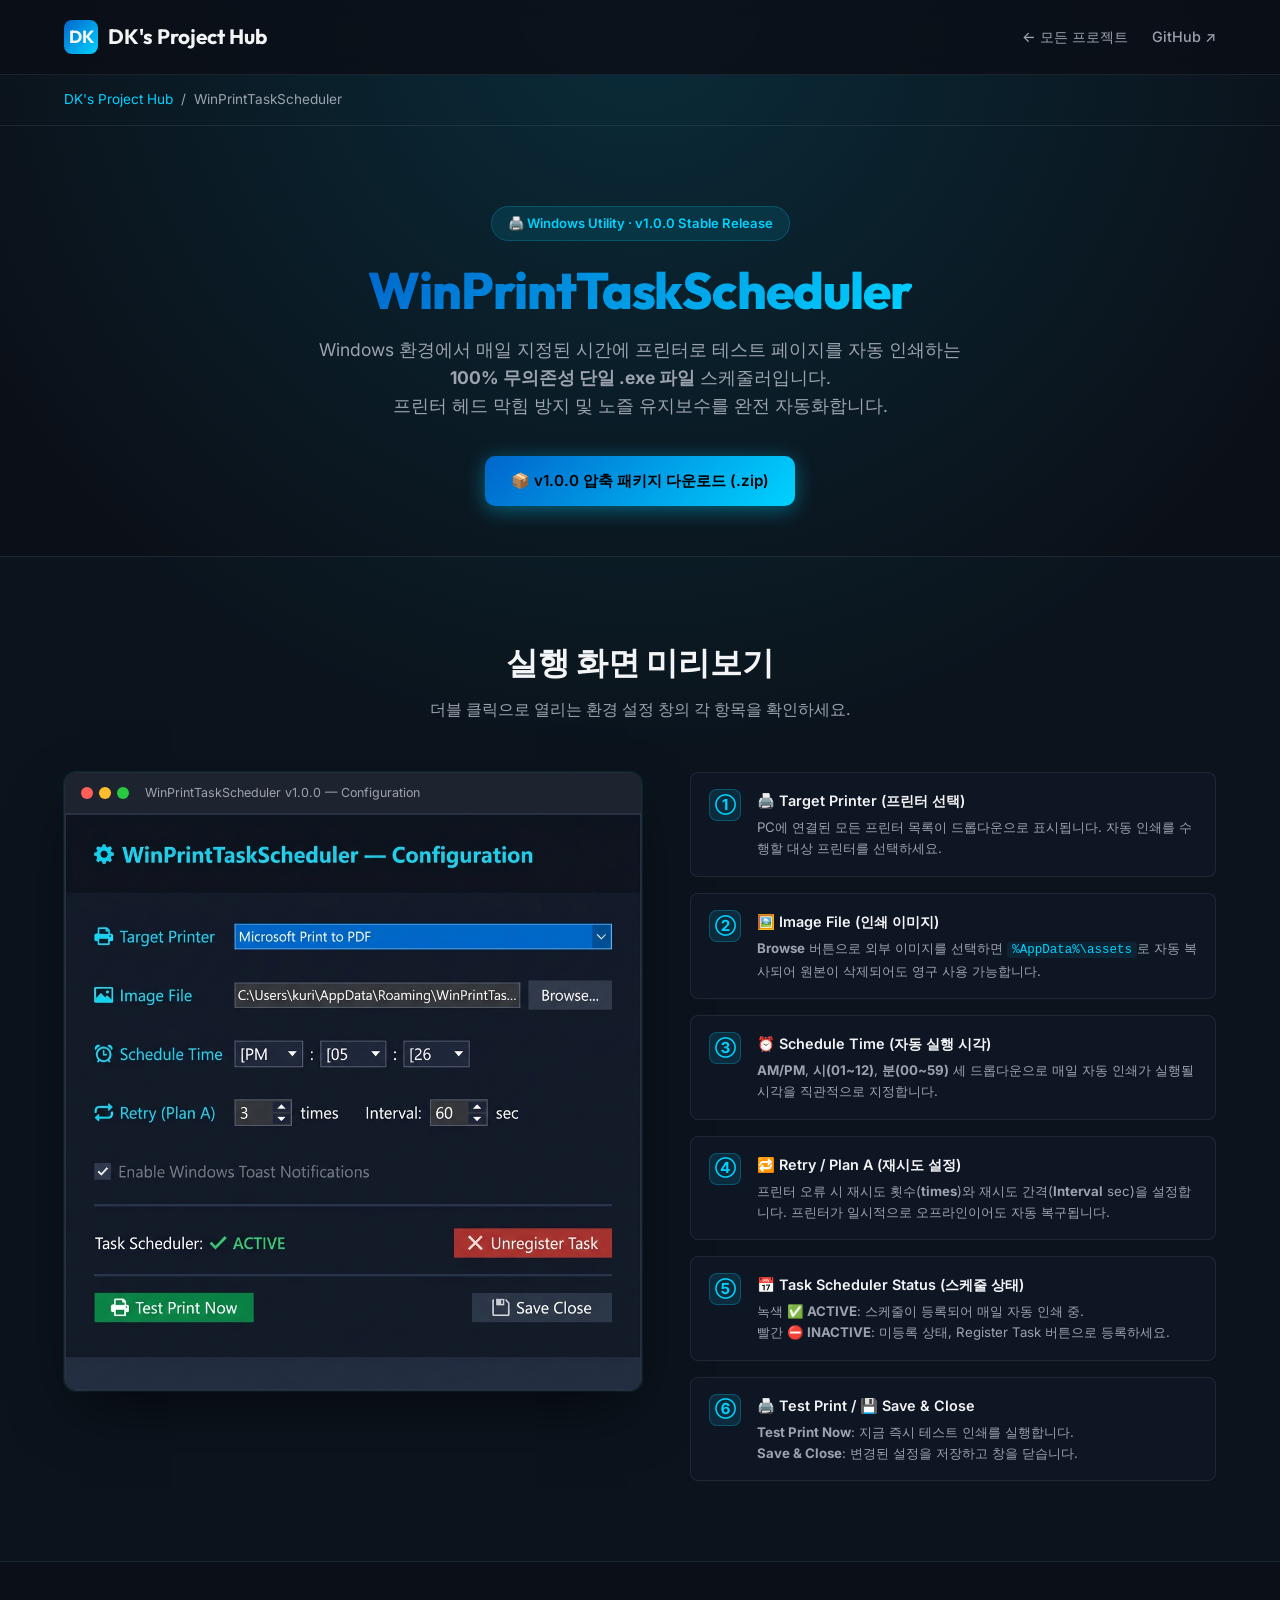
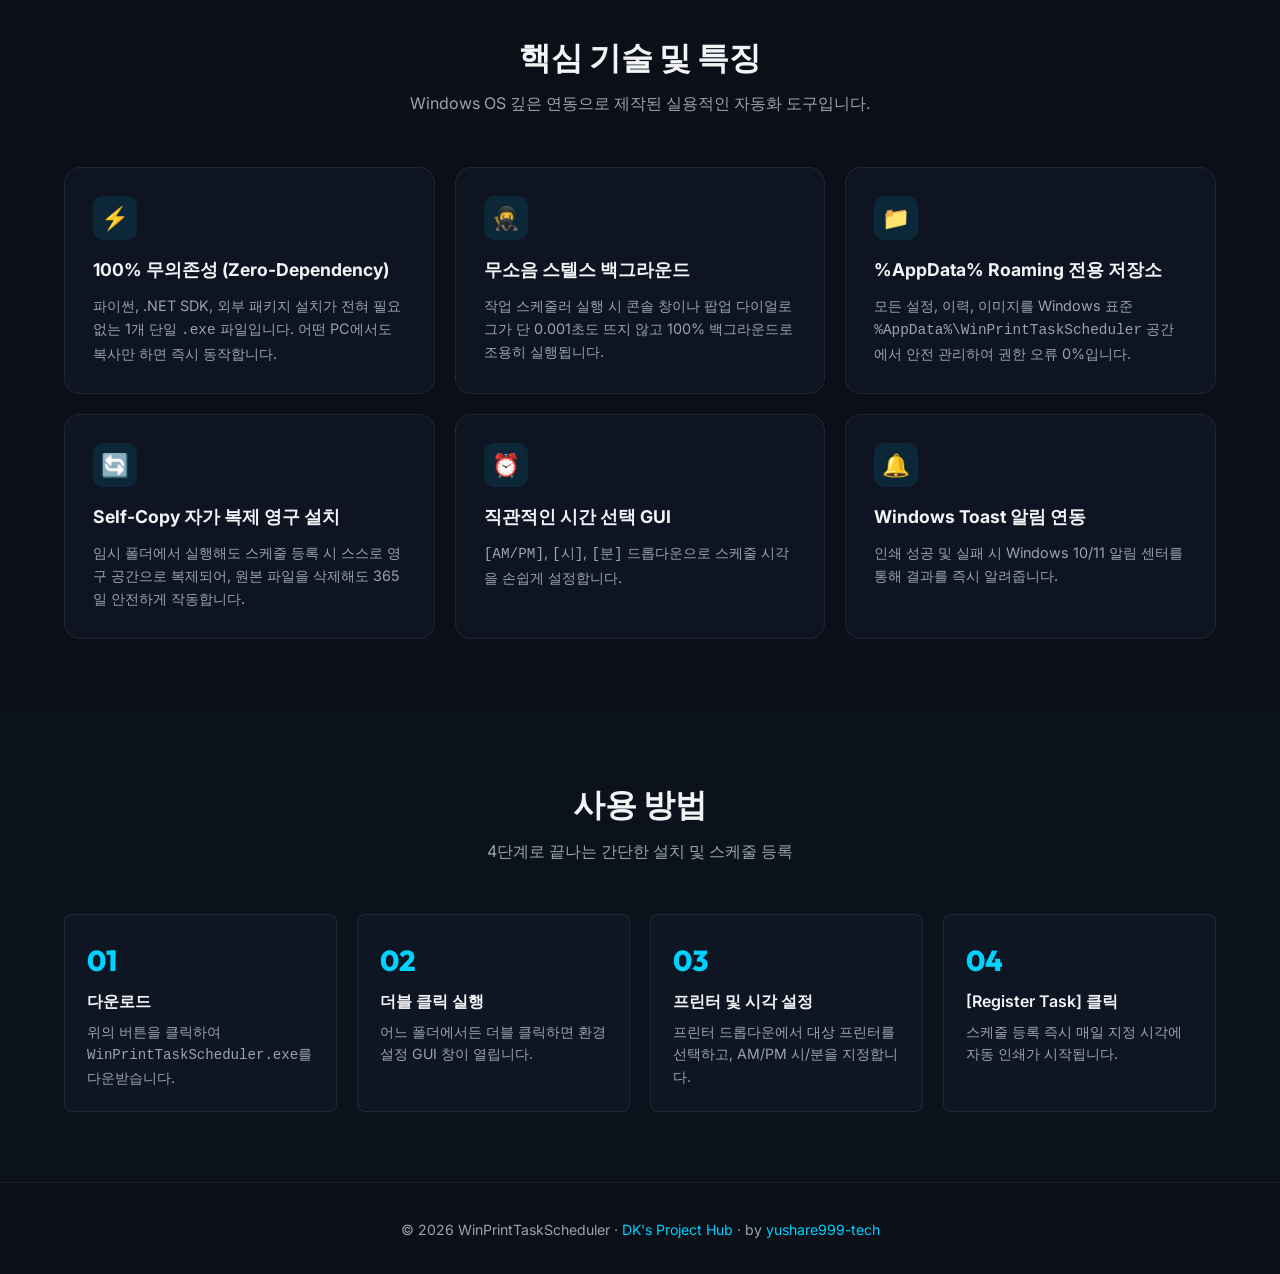
==== wintaskscheduler/index.html @ c7ec1a6f "feat: 실제 실행 UI 스크린샷으로 교체 + 미리보기 섹션 최상단 이동 + callout 설명 업데이트" ====
<!DOCTYPE html>
<html lang="ko">
<head>
  <meta charset="UTF-8">
  <meta name="viewport" content="width=device-width, initial-scale=1.0">
  <title>WinPrintTaskScheduler — DK's Project Hub</title>
  <meta name="description" content="Windows 자동 프린터 헤드 유지보수 스케줄러. 100% 무의존성 단일 .exe 파일. 무소음 스텔스 백그라운드 인쇄.">
  <link rel="stylesheet" href="style.css">
</head>
<body>

  <!-- Navigation -->
  <header>
    <div class="container nav-flex">
      <a href="../" class="logo">
        <div class="logo-icon">DK</div>
        DK's Project Hub
      </a>
      <div class="nav-links">
        <a href="../">← 모든 프로젝트</a>
        <a href="https://github.com/yushare999-tech" target="_blank">GitHub ↗</a>
      </div>
    </div>
  </header>

  <!-- Breadcrumb -->
  <div class="breadcrumb">
    <div class="container">
      <a href="../">DK's Project Hub</a> &nbsp;/&nbsp; WinPrintTaskScheduler
    </div>
  </div>

  <!-- Hero -->
  <section class="hero">
    <div class="container">
      <div class="badge">🖨️ Windows Utility · v1.0.0 Stable Release</div>
      <h1>
        <span class="gradient-text">WinPrintTaskScheduler</span>
      </h1>
      <p>
        Windows 환경에서 매일 지정된 시간에 프린터로 테스트 페이지를 자동 인쇄하는<br>
        <strong>100% 무의존성 단일 .exe 파일</strong> 스케줄러입니다.<br>
        프린터 헤드 막힘 방지 및 노즐 유지보수를 완전 자동화합니다.
      </p>
      <div class="cta-group">
        <a href="releases/WinPrintTaskScheduler_v1.0.0.zip" class="btn btn-primary" id="btn-download-zip">
          📦 v1.0.0 압축 패키지 다운로드 (.zip)
        </a>
      </div>
    </div>
  </section>

  <!-- ① UI Preview — FIRST SECTION after hero -->
  <section class="ui-preview" id="preview">
    <div class="container">
      <div class="section-title">
        <h2>실행 화면 미리보기</h2>
        <p>더블 클릭으로 열리는 환경 설정 창의 각 항목을 확인하세요.</p>
      </div>

      <div class="preview-wrapper">
        <!-- Screenshot -->
        <div class="screenshot-box">
          <div class="screenshot-titlebar">
            <span class="titlebar-dot red"></span>
            <span class="titlebar-dot yellow"></span>
            <span class="titlebar-dot green"></span>
            <span class="titlebar-title">WinPrintTaskScheduler v1.0.0 — Configuration</span>
          </div>
          <img src="images/config_ui.png" alt="WinPrintTaskScheduler 설정 화면" class="screenshot-img">
        </div>

        <!-- Callout List -->
        <div class="callout-list">
          <div class="callout-item">
            <div class="callout-num">①</div>
            <div class="callout-body">
              <strong>🖨️ Target Printer (프린터 선택)</strong>
              <p>PC에 연결된 모든 프린터 목록이 드롭다운으로 표시됩니다. 자동 인쇄를 수행할 대상 프린터를 선택하세요.</p>
            </div>
          </div>
          <div class="callout-item">
            <div class="callout-num">②</div>
            <div class="callout-body">
              <strong>🖼️ Image File (인쇄 이미지)</strong>
              <p><b>Browse</b> 버튼으로 외부 이미지를 선택하면 <code>%AppData%\assets</code>로 자동 복사되어 원본이 삭제되어도 영구 사용 가능합니다.</p>
            </div>
          </div>
          <div class="callout-item">
            <div class="callout-num">③</div>
            <div class="callout-body">
              <strong>⏰ Schedule Time (자동 실행 시각)</strong>
              <p><b>AM/PM</b>, <b>시(01~12)</b>, <b>분(00~59)</b> 세 드롭다운으로 매일 자동 인쇄가 실행될 시각을 직관적으로 지정합니다.</p>
            </div>
          </div>
          <div class="callout-item">
            <div class="callout-num">④</div>
            <div class="callout-body">
              <strong>🔁 Retry / Plan A (재시도 설정)</strong>
              <p>프린터 오류 시 재시도 횟수(<b>times</b>)와 재시도 간격(<b>Interval</b> sec)을 설정합니다. 프린터가 일시적으로 오프라인이어도 자동 복구됩니다.</p>
            </div>
          </div>
          <div class="callout-item">
            <div class="callout-num">⑤</div>
            <div class="callout-body">
              <strong>📅 Task Scheduler Status (스케줄 상태)</strong>
              <p>녹색 <b>✅ ACTIVE</b>: 스케줄이 등록되어 매일 자동 인쇄 중.<br>빨간 <b>⛔ INACTIVE</b>: 미등록 상태, Register Task 버튼으로 등록하세요.</p>
            </div>
          </div>
          <div class="callout-item">
            <div class="callout-num">⑥</div>
            <div class="callout-body">
              <strong>🖨️ Test Print / 💾 Save & Close</strong>
              <p><b>Test Print Now</b>: 지금 즉시 테스트 인쇄를 실행합니다.<br><b>Save & Close</b>: 변경된 설정을 저장하고 창을 닫습니다.</p>
            </div>
          </div>
        </div>
      </div>
    </div>
  </section>

  <!-- ② Features -->
  <section class="features" id="features">
    <div class="container">
      <div class="section-title">
        <h2>핵심 기술 및 특징</h2>
        <p>Windows OS 깊은 연동으로 제작된 실용적인 자동화 도구입니다.</p>
      </div>

      <div class="grid-3">
        <div class="card">
          <div class="card-icon">⚡</div>
          <h3>100% 무의존성 (Zero-Dependency)</h3>
          <p>파이썬, .NET SDK, 외부 패키지 설치가 전혀 필요 없는 1개 단일 <code>.exe</code> 파일입니다. 어떤 PC에서도 복사만 하면 즉시 동작합니다.</p>
        </div>
        <div class="card">
          <div class="card-icon">🥷</div>
          <h3>무소음 스텔스 백그라운드</h3>
          <p>작업 스케줄러 실행 시 콘솔 창이나 팝업 다이얼로그가 단 0.001초도 뜨지 않고 100% 백그라운드로 조용히 실행됩니다.</p>
        </div>
        <div class="card">
          <div class="card-icon">📁</div>
          <h3>%AppData% Roaming 전용 저장소</h3>
          <p>모든 설정, 이력, 이미지를 Windows 표준 <code>%AppData%\WinPrintTaskScheduler</code> 공간에서 안전 관리하여 권한 오류 0%입니다.</p>
        </div>
        <div class="card">
          <div class="card-icon">🔄</div>
          <h3>Self-Copy 자가 복제 영구 설치</h3>
          <p>임시 폴더에서 실행해도 스케줄 등록 시 스스로 영구 공간으로 복제되어, 원본 파일을 삭제해도 365일 안전하게 작동합니다.</p>
        </div>
        <div class="card">
          <div class="card-icon">⏰</div>
          <h3>직관적인 시간 선택 GUI</h3>
          <p><code>[AM/PM]</code>, <code>[시]</code>, <code>[분]</code> 드롭다운으로 스케줄 시각을 손쉽게 설정합니다.</p>
        </div>
        <div class="card">
          <div class="card-icon">🔔</div>
          <h3>Windows Toast 알림 연동</h3>
          <p>인쇄 성공 및 실패 시 Windows 10/11 알림 센터를 통해 결과를 즉시 알려줍니다.</p>
        </div>
      </div>
    </div>
  </section>

  <!-- ③ How to Use -->
  <section class="workflow" id="workflow">
    <div class="container">
      <div class="section-title">
        <h2>사용 방법</h2>
        <p>4단계로 끝나는 간단한 설치 및 스케줄 등록</p>
      </div>
      <div class="step-list">
        <div class="step-item">
          <div class="step-num">01</div>
          <h3>다운로드</h3>
          <p>위의 버튼을 클릭하여 <code>WinPrintTaskScheduler.exe</code>를 다운받습니다.</p>
        </div>
        <div class="step-item">
          <div class="step-num">02</div>
          <h3>더블 클릭 실행</h3>
          <p>어느 폴더에서든 더블 클릭하면 환경 설정 GUI 창이 열립니다.</p>
        </div>
        <div class="step-item">
          <div class="step-num">03</div>
          <h3>프린터 및 시각 설정</h3>
          <p>프린터 드롭다운에서 대상 프린터를 선택하고, AM/PM 시/분을 지정합니다.</p>
        </div>
        <div class="step-item">
          <div class="step-num">04</div>
          <h3>[Register Task] 클릭</h3>
          <p>스케줄 등록 즉시 매일 지정 시각에 자동 인쇄가 시작됩니다.</p>
        </div>
      </div>
    </div>
  </section>

  <!-- Footer -->
  <footer>
    <div class="container">
      <p>© 2026 WinPrintTaskScheduler · <a href="../">DK's Project Hub</a> · by <a href="https://github.com/yushare999-tech" target="_blank">yushare999-tech</a></p>
    </div>
  </footer>

</body>
</html>
---- wintaskscheduler/style.css ----
@import url('https://fonts.googleapis.com/css2?family=Inter:wght@300;400;500;600;700;800&family=Outfit:wght@400;600;700;800&display=swap');

:root {
  --bg-dark: #0b0f17;
  --bg-card: rgba(17, 24, 39, 0.7);
  --bg-card-hover: rgba(31, 41, 55, 0.85);
  --accent-primary: #00d2ff;
  --accent-secondary: #0066cc;
  --gradient-accent: linear-gradient(135deg, #0066cc 0%, #00d2ff 100%);
  --gradient-glow: radial-gradient(circle at 50% 0%, rgba(0, 210, 255, 0.15) 0%, transparent 70%);
  --text-main: #f3f4f6;
  --text-muted: #9ca3af;
  --border-color: rgba(255, 255, 255, 0.08);
  --border-glow: rgba(0, 210, 255, 0.3);
  --radius-lg: 16px;
  --radius-sm: 8px;
  --shadow-box: 0 20px 40px -15px rgba(0, 0, 0, 0.5);
}

* { margin: 0; padding: 0; box-sizing: border-box; }
html { scroll-behavior: smooth; }
body {
  font-family: 'Inter', sans-serif;
  background-color: var(--bg-dark);
  color: var(--text-main); line-height: 1.6;
  background-image: var(--gradient-glow);
  background-attachment: fixed; overflow-x: hidden;
}
.container { max-width: 1200px; margin: 0 auto; padding: 0 24px; }

header {
  padding: 20px 0; border-bottom: 1px solid var(--border-color);
  backdrop-filter: blur(10px); position: sticky; top: 0; z-index: 100;
  background: rgba(11, 15, 23, 0.85);
}
.nav-flex { display: flex; justify-content: space-between; align-items: center; }
.logo {
  font-family: 'Outfit', sans-serif; font-size: 1.3rem; font-weight: 700;
  display: flex; align-items: center; gap: 10px;
  color: var(--text-main); text-decoration: none;
}
.logo-icon {
  background: var(--gradient-accent); width: 34px; height: 34px;
  border-radius: 8px; display: flex; align-items: center; justify-content: center; font-size: 1.1rem;
}
.nav-links { display: flex; gap: 24px; align-items: center; }
.nav-links a {
  color: var(--text-muted); text-decoration: none;
  font-size: 0.9rem; font-weight: 500; transition: color 0.2s;
}
.nav-links a:hover { color: var(--accent-primary); }

/* Breadcrumb */
.breadcrumb {
  padding: 14px 0; border-bottom: 1px solid var(--border-color);
  font-size: 0.85rem; color: var(--text-muted);
}
.breadcrumb a { color: var(--accent-primary); text-decoration: none; }
.breadcrumb a:hover { text-decoration: underline; }

/* Hero */
.hero { padding: 80px 0 50px; text-align: center; position: relative; }
.badge {
  display: inline-flex; align-items: center; gap: 8px;
  padding: 6px 16px; border-radius: 50px;
  background: rgba(0, 210, 255, 0.1);
  border: 1px solid rgba(0, 210, 255, 0.2);
  color: var(--accent-primary); font-size: 0.82rem; font-weight: 600;
  margin-bottom: 20px;
}
.hero h1 {
  font-family: 'Outfit', sans-serif;
  font-size: 3.2rem; font-weight: 800; line-height: 1.15;
  margin-bottom: 16px; letter-spacing: -0.02em;
}
.gradient-text {
  background: var(--gradient-accent);
  -webkit-background-clip: text; -webkit-text-fill-color: transparent;
}
.hero p { font-size: 1.1rem; color: var(--text-muted); max-width: 680px; margin: 0 auto 36px; }

.cta-group { display: flex; justify-content: center; gap: 14px; flex-wrap: wrap; }
.btn {
  display: inline-flex; align-items: center; gap: 8px;
  padding: 13px 26px; border-radius: 10px; font-weight: 600;
  font-size: 0.95rem; text-decoration: none; transition: all 0.3s cubic-bezier(0.4, 0, 0.2, 1);
}
.btn-primary {
  background: var(--gradient-accent); color: #000;
  box-shadow: 0 4px 20px rgba(0, 210, 255, 0.4);
}
.btn-primary:hover { transform: translateY(-2px); box-shadow: 0 8px 30px rgba(0, 210, 255, 0.6); }
.btn-secondary {
  background: rgba(255,255,255,0.05); color: var(--text-main);
  border: 1px solid var(--border-color);
}
.btn-secondary:hover { background: rgba(255,255,255,0.1); }

/* Features */
.features { padding: 70px 0; }
.section-title { text-align: center; margin-bottom: 50px; }
.section-title h2 { font-family: 'Outfit', sans-serif; font-size: 2rem; font-weight: 700; }
.section-title p { color: var(--text-muted); margin-top: 8px; }
.grid-3 { display: grid; grid-template-columns: repeat(auto-fit, minmax(300px, 1fr)); gap: 20px; }
.card {
  background: var(--bg-card); border: 1px solid var(--border-color);
  border-radius: var(--radius-lg); padding: 28px;
  backdrop-filter: blur(12px); transition: all 0.3s ease;
}
.card:hover {
  transform: translateY(-4px); border-color: var(--border-glow);
  background: var(--bg-card-hover); box-shadow: var(--shadow-box);
}
.card-icon {
  width: 44px; height: 44px; background: rgba(0,210,255,0.1);
  border-radius: 10px; display: flex; align-items: center;
  justify-content: center; font-size: 1.4rem; margin-bottom: 16px;
}
.card h3 { font-size: 1.1rem; font-weight: 700; margin-bottom: 10px; }
.card p { color: var(--text-muted); font-size: 0.9rem; line-height: 1.6; }

/* Workflow */
.workflow {
  padding: 70px 0;
  background: rgba(17,24,39,0.35); border-y: 1px solid var(--border-color);
}
.step-list { display: grid; grid-template-columns: repeat(auto-fit, minmax(220px, 1fr)); gap: 20px; margin-top: 36px; }
.step-item {
  background: var(--bg-card); border: 1px solid var(--border-color);
  padding: 22px; border-radius: var(--radius-sm);
}
.step-num {
  font-family: 'Outfit', sans-serif; font-size: 1.8rem;
  font-weight: 800; color: var(--accent-primary); margin-bottom: 6px;
}
.step-item h3 { font-size: 1rem; font-weight: 600; margin-bottom: 6px; }
.step-item p { color: var(--text-muted); font-size: 0.88rem; }

/* Footer */
footer {
  padding: 36px 0; border-top: 1px solid var(--border-color);
  text-align: center; color: var(--text-muted); font-size: 0.88rem;
}
footer a { color: var(--accent-primary); text-decoration: none; }

@media (max-width: 768px) { .hero h1 { font-size: 2.2rem; } }

/* ── UI PREVIEW SECTION ── */
.ui-preview {
  padding: 80px 0;
  background: rgba(0, 210, 255, 0.02);
  border-top: 1px solid var(--border-color);
  border-bottom: 1px solid var(--border-color);
}

.preview-wrapper {
  display: grid;
  grid-template-columns: 1.1fr 1fr;
  gap: 48px;
  align-items: start;
  margin-top: 16px;
}

.screenshot-box {
  border-radius: 12px;
  overflow: hidden;
  border: 1px solid rgba(255,255,255,0.1);
  box-shadow: 0 24px 60px -15px rgba(0,0,0,0.6), 0 0 0 1px rgba(0,210,255,0.1);
}

.screenshot-titlebar {
  background: #1e2330;
  padding: 10px 16px;
  display: flex;
  align-items: center;
  gap: 6px;
  border-bottom: 1px solid rgba(255,255,255,0.06);
}

.titlebar-dot { width: 12px; height: 12px; border-radius: 50%; display: inline-block; }
.titlebar-dot.red    { background: #ff5f57; }
.titlebar-dot.yellow { background: #ffbd2e; }
.titlebar-dot.green  { background: #28c840; }

.titlebar-title {
  margin-left: 10px; font-size: 0.78rem;
  color: var(--text-muted); font-family: 'Inter', sans-serif;
}

.screenshot-img { width: 100%; display: block; background: #141924; }

.callout-list { display: flex; flex-direction: column; gap: 16px; }

.callout-item {
  display: flex; gap: 16px; align-items: flex-start;
  background: var(--bg-card); border: 1px solid var(--border-color);
  border-radius: var(--radius-sm); padding: 16px 18px;
  transition: all 0.25s ease;
}

.callout-item:hover {
  border-color: var(--border-glow);
  background: var(--bg-card-hover);
  transform: translateX(4px);
}

.callout-num {
  flex-shrink: 0; width: 32px; height: 32px;
  background: rgba(0,210,255,0.12); border: 1px solid rgba(0,210,255,0.25);
  border-radius: 8px; display: flex; align-items: center; justify-content: center;
  font-size: 0.95rem; color: var(--accent-primary); font-weight: 700;
}

.callout-body strong { display: block; font-size: 0.9rem; font-weight: 600; margin-bottom: 5px; color: var(--text-main); }
.callout-body p { font-size: 0.83rem; color: var(--text-muted); line-height: 1.6; }
.callout-body code { background: rgba(0,210,255,0.08); color: var(--accent-primary); padding: 1px 5px; border-radius: 4px; font-size: 0.78rem; }

@media (max-width: 900px) { .preview-wrapper { grid-template-columns: 1fr; } }
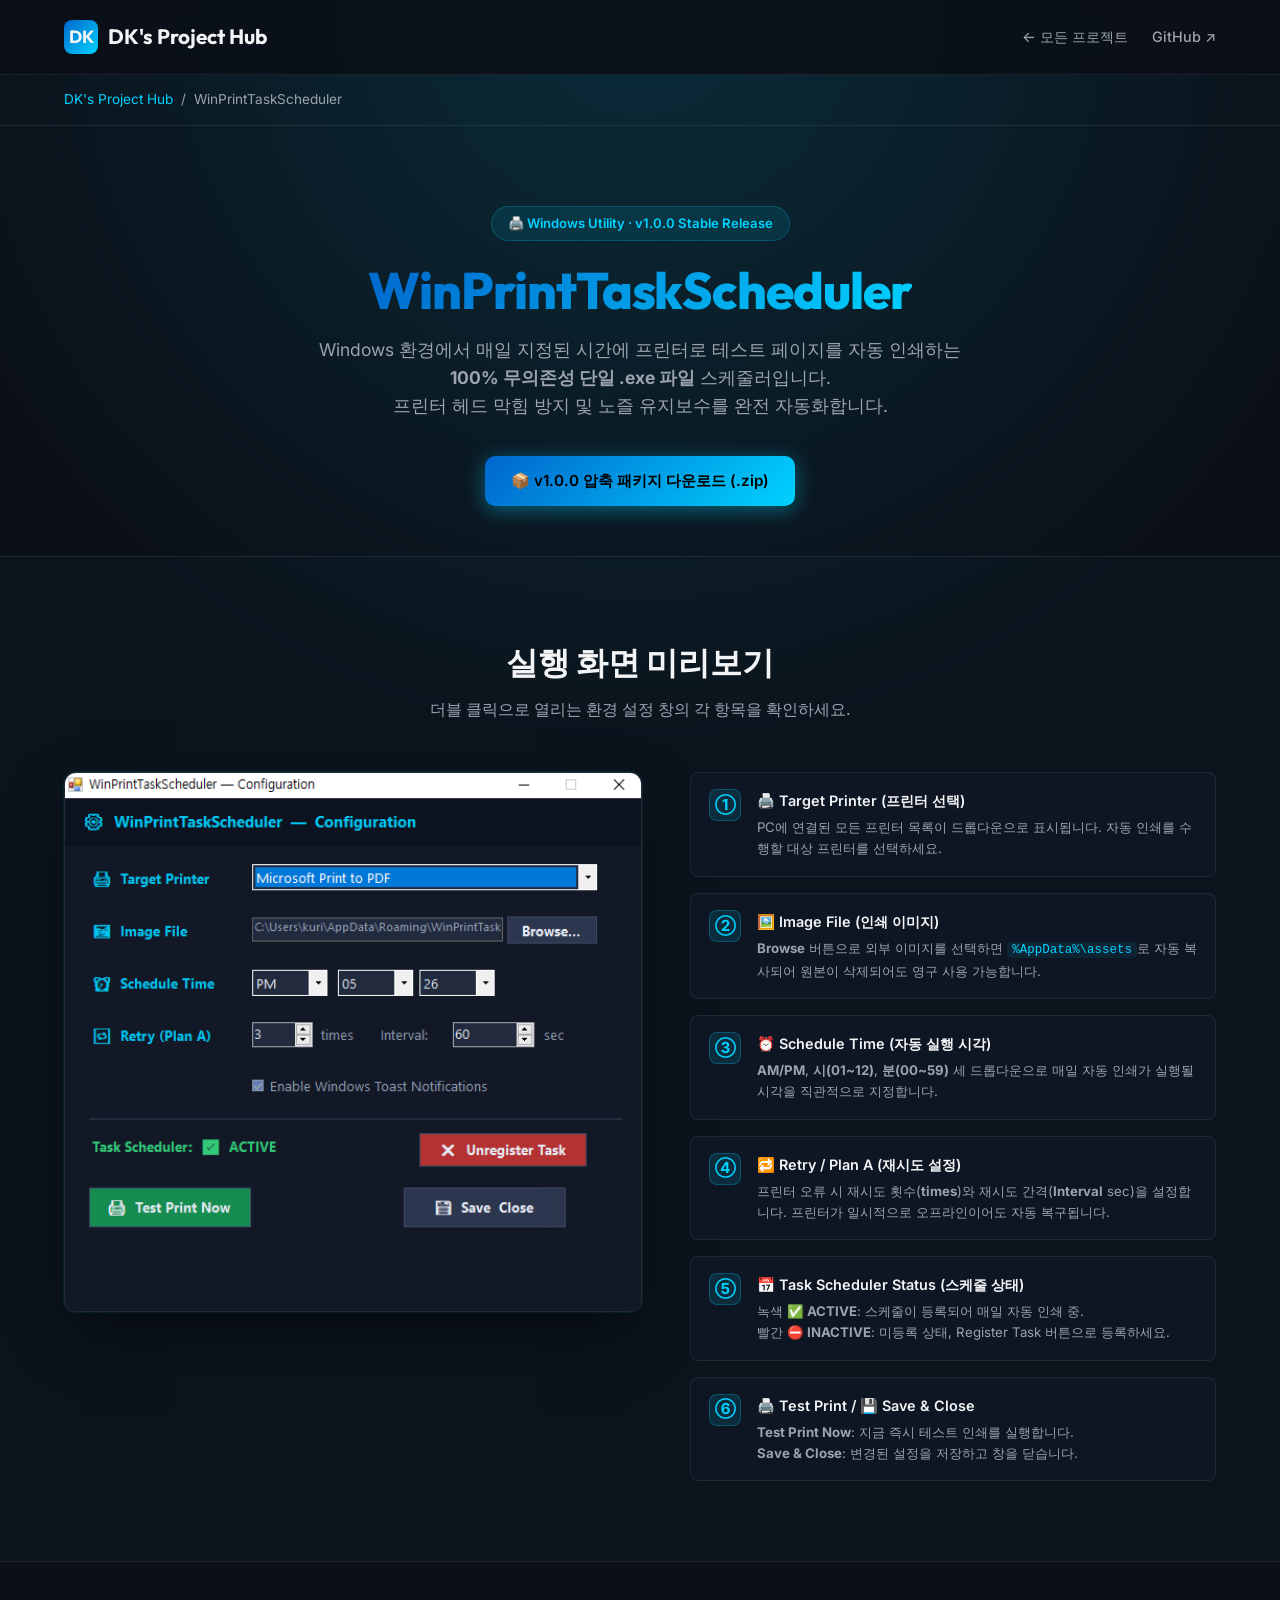
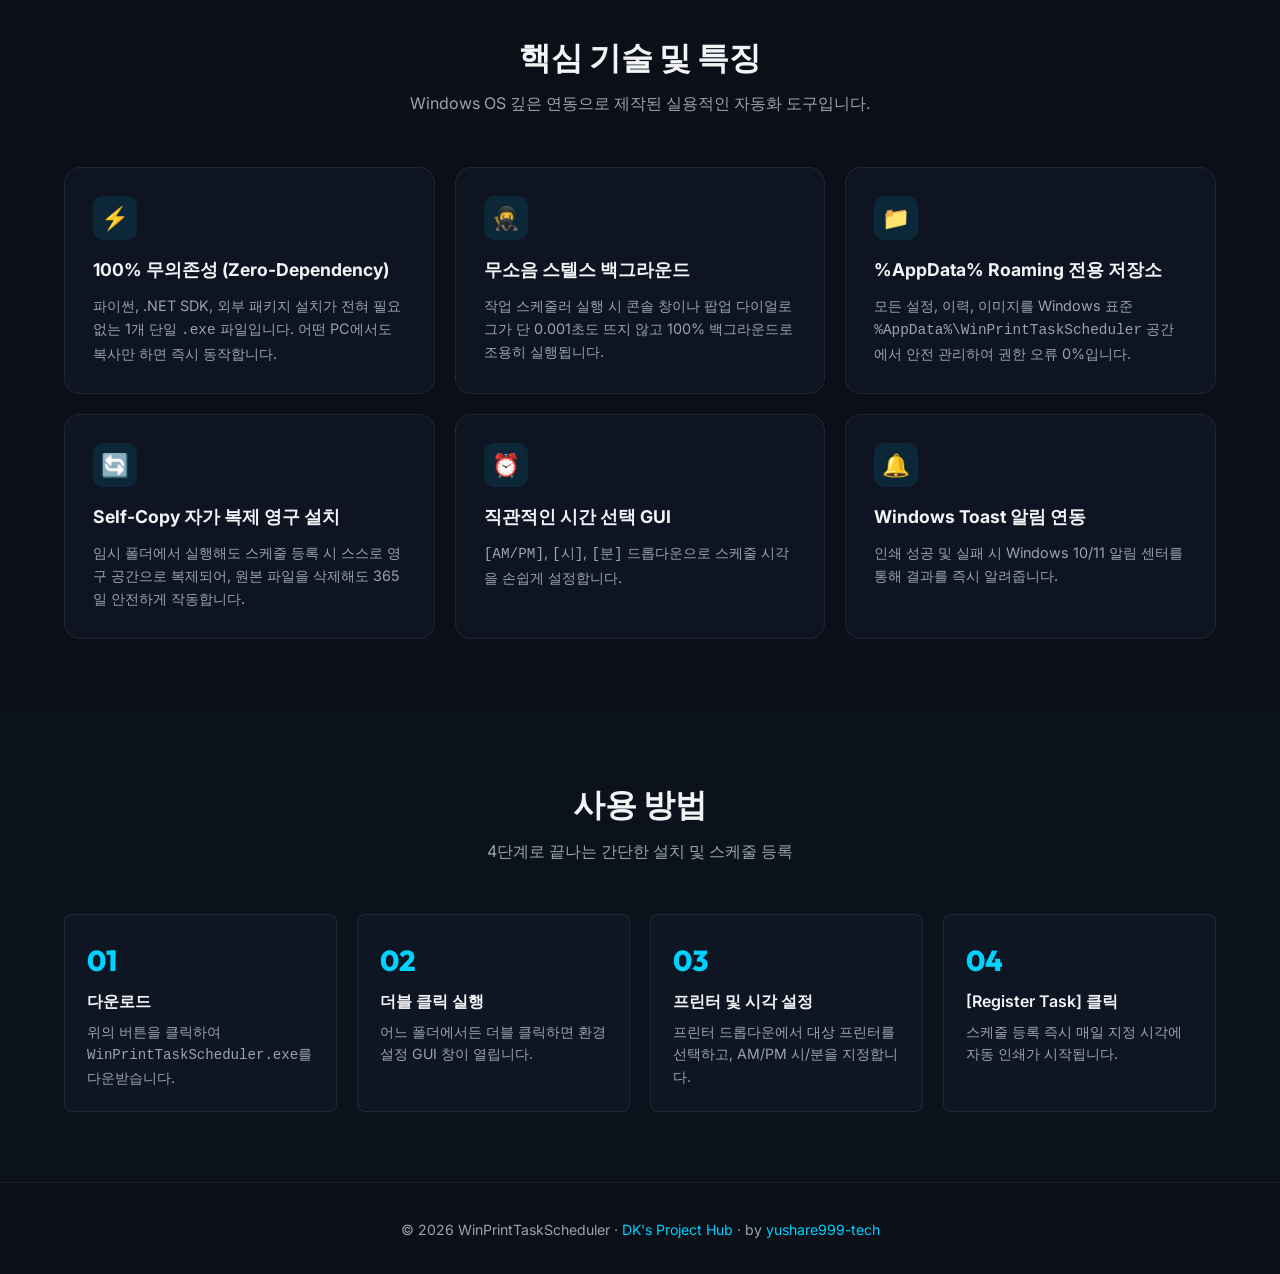
==== commit cc95dbe3: "fix: 스크린샷 타이틀바 제거, 푸터 링크 정리, 소스 포맷 정리" ====
--- a/wintaskscheduler/index.html
+++ b/wintaskscheduler/index.html
@@ -1,5 +1,6 @@
 <!DOCTYPE html>
 <html lang="ko">
+
 <head>
   <meta charset="UTF-8">
   <meta name="viewport" content="width=device-width, initial-scale=1.0">
@@ -7,6 +8,7 @@
   <meta name="description" content="Windows 자동 프린터 헤드 유지보수 스케줄러. 100% 무의존성 단일 .exe 파일. 무소음 스텔스 백그라운드 인쇄.">
   <link rel="stylesheet" href="style.css">
 </head>
+
 <body>
 
   <!-- Navigation -->
@@ -61,12 +63,6 @@
       <div class="preview-wrapper">
         <!-- Screenshot -->
         <div class="screenshot-box">
-          <div class="screenshot-titlebar">
-            <span class="titlebar-dot red"></span>
-            <span class="titlebar-dot yellow"></span>
-            <span class="titlebar-dot green"></span>
-            <span class="titlebar-title">WinPrintTaskScheduler v1.0.0 — Configuration</span>
-          </div>
           <img src="images/config_ui.png" alt="WinPrintTaskScheduler 설정 화면" class="screenshot-img">
         </div>
 
@@ -104,7 +100,8 @@
             <div class="callout-num">⑤</div>
             <div class="callout-body">
               <strong>📅 Task Scheduler Status (스케줄 상태)</strong>
-              <p>녹색 <b>✅ ACTIVE</b>: 스케줄이 등록되어 매일 자동 인쇄 중.<br>빨간 <b>⛔ INACTIVE</b>: 미등록 상태, Register Task 버튼으로 등록하세요.</p>
+              <p>녹색 <b>✅ ACTIVE</b>: 스케줄이 등록되어 매일 자동 인쇄 중.<br>빨간 <b>⛔ INACTIVE</b>: 미등록 상태, Register Task 버튼으로 등록하세요.
+              </p>
             </div>
           </div>
           <div class="callout-item">
@@ -197,9 +194,11 @@
   <!-- Footer -->
   <footer>
     <div class="container">
-      <p>© 2026 WinPrintTaskScheduler · <a href="../">DK's Project Hub</a> · by <a href="https://github.com/yushare999-tech" target="_blank">yushare999-tech</a></p>
+      <p>© 2026 WinPrintTaskScheduler · <a href="../">DK's Project Hub</a> · by <a
+          href="https://github.com/yushare999-tech" target="_blank">yushare999-tech</a></p>
     </div>
   </footer>
 
 </body>
-</html>
+
+</html>
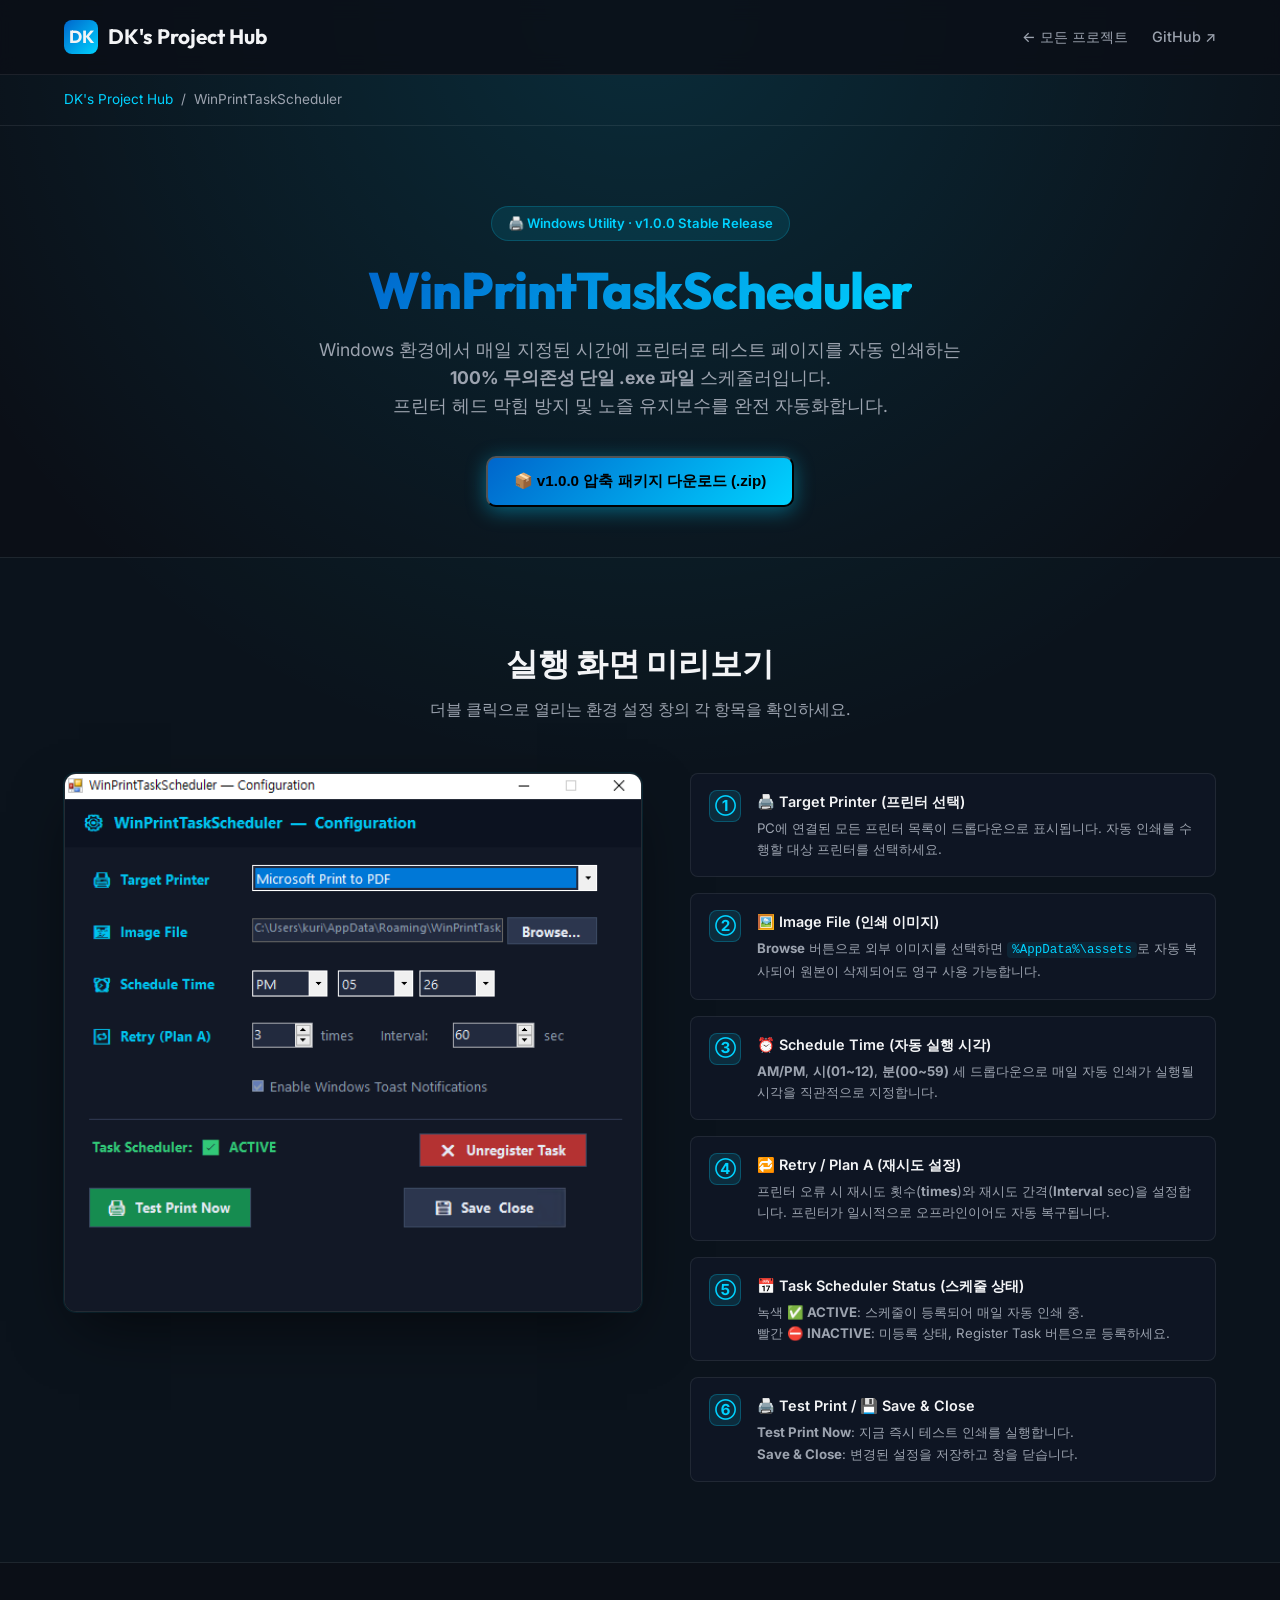
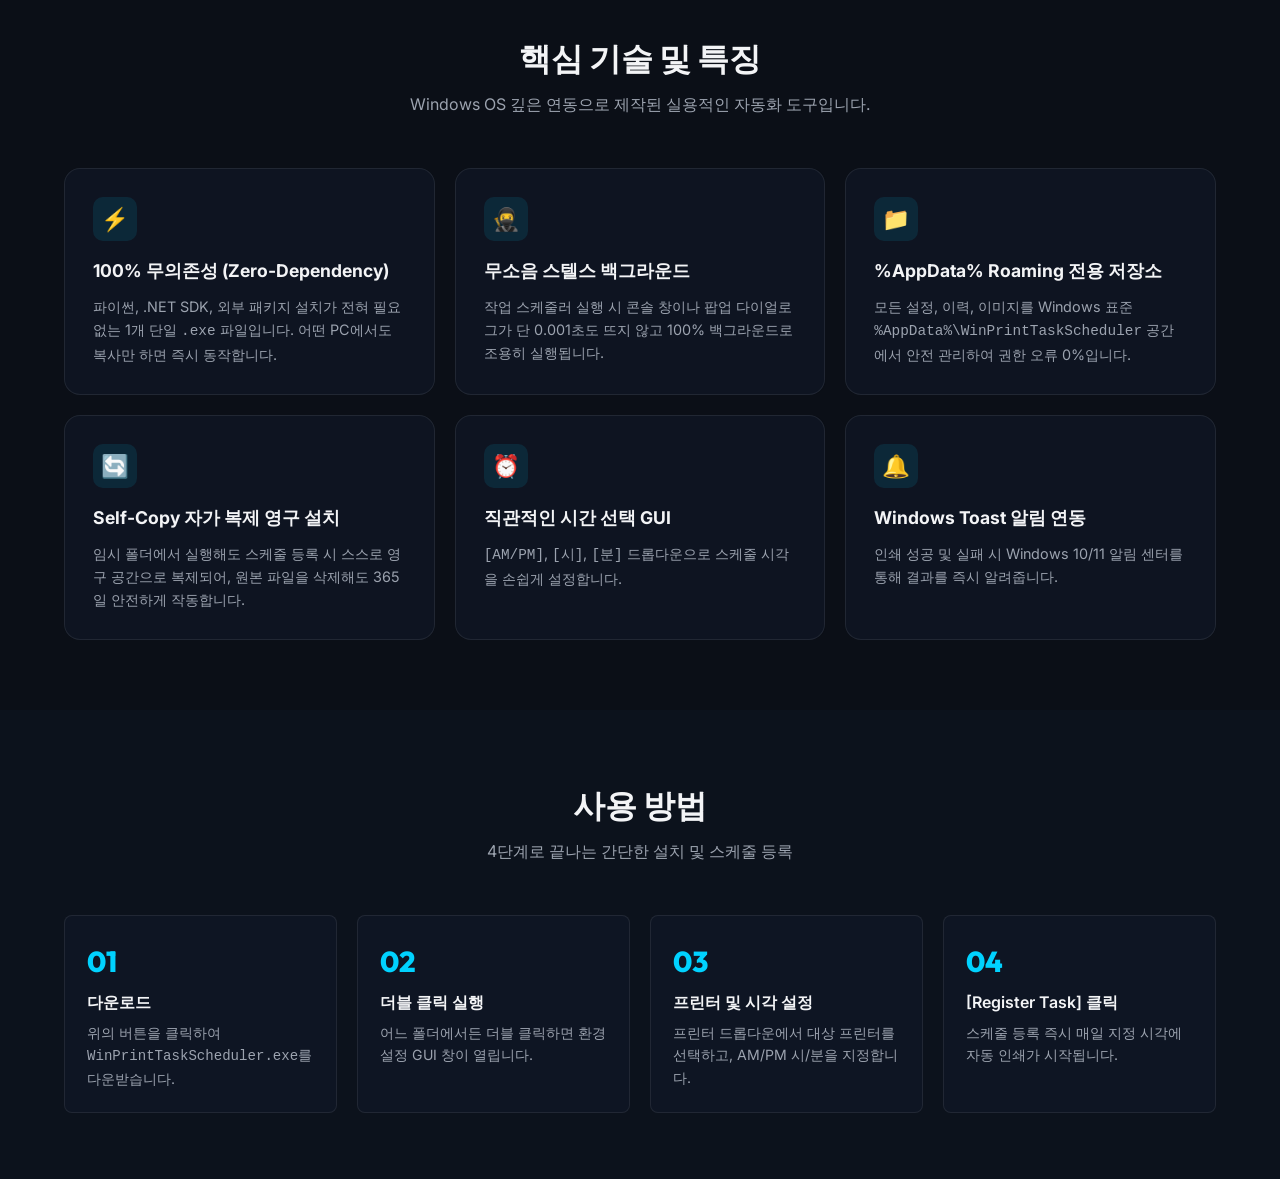
==== commit 91719c74: "feat: 다운로드 시 SmartScreen 경고 안내 팝업 모달 추가" ====
--- a/wintaskscheduler/index.html
+++ b/wintaskscheduler/index.html
@@ -45,9 +45,9 @@
         프린터 헤드 막힘 방지 및 노즐 유지보수를 완전 자동화합니다.
       </p>
       <div class="cta-group">
-        <a href="releases/WinPrintTaskScheduler_v1.0.0.zip" class="btn btn-primary" id="btn-download-zip">
+        <button class="btn btn-primary" id="btn-download-zip" onclick="openDownloadModal()">
           📦 v1.0.0 압축 패키지 다운로드 (.zip)
-        </a>
+        </button>
       </div>
     </div>
   </section>
@@ -191,13 +191,56 @@
     </div>
   </section>
 
-  <!-- Footer -->
-  <footer>
-    <div class="container">
-      <p>© 2026 WinPrintTaskScheduler · <a href="../">DK's Project Hub</a> · by <a
-          href="https://github.com/yushare999-tech" target="_blank">yushare999-tech</a></p>
-    </div>
-  </footer>
+  <!-- Download Modal -->
+  <div id="downloadModal" class="modal-overlay">
+    <div class="modal-content">
+      <div class="modal-header">
+        <h3>🛡️ 다운로드 및 설치 안내 (SmartScreen 안내)</h3>
+        <button class="modal-close" onclick="closeDownloadModal()">&times;</button>
+      </div>
+      <div class="modal-body">
+        <p class="modal-notice">
+          <strong>안내:</strong> 코드 서명 인증서가 없는 독립 실행형 유틸리티 특성상, 인터넷 다운로드 시 Windows 보안(SmartScreen) 경고창이 최초 1회 표시될 수 있습니다. <b>이는 정상적인 보안 동작이며 프로그램은 안전합니다.</b>
+        </p>
+
+        <div class="smartscreen-steps">
+          <h4>💡 최초 실행 시 SmartScreen 경고 대처 방법 (딱 1번만 클릭)</h4>
+          <div class="step-guide">
+            <div class="guide-box">
+              <span class="step-badge">STEP 1</span>
+              <p>파란색 <strong>Windows의 PC 보호</strong> 창이 뜨면 <code>[추가 정보]</code> 텍스트를 클릭합니다.</p>
+            </div>
+            <div class="guide-box">
+              <span class="step-badge">STEP 2</span>
+              <p>하단에 새로 나타나는 <code>[실행]</code> 버튼을 클릭합니다.</p>
+            </div>
+          </div>
+          <p class="step-note">※ 스케줄러 등록 후 백그라운드 자동 인쇄 시에는 경고 창이 <strong>절대 발생하지 않습니다.</strong></p>
+        </div>
+      </div>
+      <div class="modal-footer">
+        <button class="btn btn-secondary" onclick="closeDownloadModal()">취소</button>
+        <button class="btn btn-primary" onclick="confirmDownload()">✅ 안내 확인 및 다운로드 시작 (.zip)</button>
+      </div>
+    </div>
+  </div>
+
+  <script>
+    function openDownloadModal() {
+      document.getElementById('downloadModal').classList.add('active');
+    }
+    function closeDownloadModal() {
+      document.getElementById('downloadModal').classList.remove('active');
+    }
+    function confirmDownload() {
+      closeDownloadModal();
+      window.location.href = 'releases/WinPrintTaskScheduler_v1.0.0.zip';
+    }
+    // Backdrop click to close
+    document.getElementById('downloadModal').addEventListener('click', function(e) {
+      if (e.target === this) closeDownloadModal();
+    });
+  </script>
 
 </body>
 
--- a/wintaskscheduler/style.css
+++ b/wintaskscheduler/style.css
@@ -216,3 +216,144 @@
 .callout-body code { background: rgba(0,210,255,0.08); color: var(--accent-primary); padding: 1px 5px; border-radius: 4px; font-size: 0.78rem; }
 
 @media (max-width: 900px) { .preview-wrapper { grid-template-columns: 1fr; } }
+
+/* ── MODAL STYLES ── */
+.modal-overlay {
+  position: fixed;
+  top: 0; left: 0; right: 0; bottom: 0;
+  background: rgba(10, 14, 23, 0.82);
+  backdrop-filter: blur(8px);
+  display: flex; align-items: center; justify-content: center;
+  z-index: 9999;
+  opacity: 0;
+  pointer-events: none;
+  transition: opacity 0.25s ease;
+  padding: 20px;
+}
+
+.modal-overlay.active {
+  opacity: 1;
+  pointer-events: auto;
+}
+
+.modal-content {
+  background: var(--bg-card);
+  border: 1px solid var(--border-glow);
+  border-radius: var(--radius-md);
+  max-width: 540px;
+  width: 100%;
+  box-shadow: 0 24px 60px -10px rgba(0, 0, 0, 0.7), 0 0 30px rgba(0, 210, 255, 0.15);
+  overflow: hidden;
+  transform: translateY(20px);
+  transition: transform 0.25s ease;
+}
+
+.modal-overlay.active .modal-content {
+  transform: translateY(0);
+}
+
+.modal-header {
+  padding: 20px 24px;
+  background: rgba(0, 210, 255, 0.05);
+  border-bottom: 1px solid var(--border-color);
+  display: flex; justify-content: space-between; align-items: center;
+}
+
+.modal-header h3 {
+  font-size: 1.1rem;
+  color: var(--text-main);
+  margin: 0;
+}
+
+.modal-close {
+  background: none; border: none;
+  font-size: 1.5rem; color: var(--text-muted);
+  cursor: pointer; padding: 0 4px; line-height: 1;
+  transition: color 0.2s;
+}
+.modal-close:hover { color: var(--accent-primary); }
+
+.modal-body {
+  padding: 24px;
+}
+
+.modal-notice {
+  font-size: 0.88rem;
+  line-height: 1.6;
+  color: var(--text-muted);
+  background: rgba(255, 189, 46, 0.08);
+  border: 1px solid rgba(255, 189, 46, 0.25);
+  border-radius: var(--radius-sm);
+  padding: 14px 16px;
+  margin-bottom: 20px;
+}
+.modal-notice strong { color: #ffbd2e; }
+
+.smartscreen-steps {
+  background: var(--bg-main);
+  border: 1px solid var(--border-color);
+  border-radius: var(--radius-sm);
+  padding: 18px;
+}
+
+.smartscreen-steps h4 {
+  font-size: 0.92rem;
+  color: var(--accent-primary);
+  margin-bottom: 14px;
+}
+
+.step-guide {
+  display: flex; flex-direction: column; gap: 10px;
+}
+
+.guide-box {
+  display: flex; gap: 12px; align-items: flex-start;
+  background: var(--bg-card);
+  padding: 10px 14px;
+  border-radius: 6px;
+  border: 1px solid rgba(255,255,255,0.05);
+}
+
+.step-badge {
+  background: rgba(0, 210, 255, 0.15);
+  color: var(--accent-primary);
+  font-size: 0.75rem; font-weight: 700;
+  padding: 3px 8px; border-radius: 4px;
+  flex-shrink: 0; margin-top: 2px;
+}
+
+.guide-box p {
+  font-size: 0.84rem; color: var(--text-main); margin: 0; line-height: 1.5;
+}
+
+.guide-box code {
+  background: rgba(0, 210, 255, 0.12);
+  color: var(--accent-primary);
+  padding: 1px 6px; border-radius: 4px; font-weight: 600;
+}
+
+.step-note {
+  font-size: 0.78rem;
+  color: var(--accent-secondary);
+  margin-top: 12px; margin-bottom: 0;
+}
+
+.modal-footer {
+  padding: 16px 24px;
+  background: rgba(0,0,0,0.2);
+  border-top: 1px solid var(--border-color);
+  display: flex; justify-content: flex-end; gap: 12px;
+}
+
+.btn-secondary {
+  background: rgba(255,255,255,0.08);
+  color: var(--text-muted);
+  border: 1px solid var(--border-color);
+  padding: 10px 18px; border-radius: var(--radius-sm);
+  font-weight: 600; cursor: pointer; transition: all 0.2s;
+}
+.btn-secondary:hover {
+  background: rgba(255,255,255,0.15);
+  color: var(--text-main);
+}
+
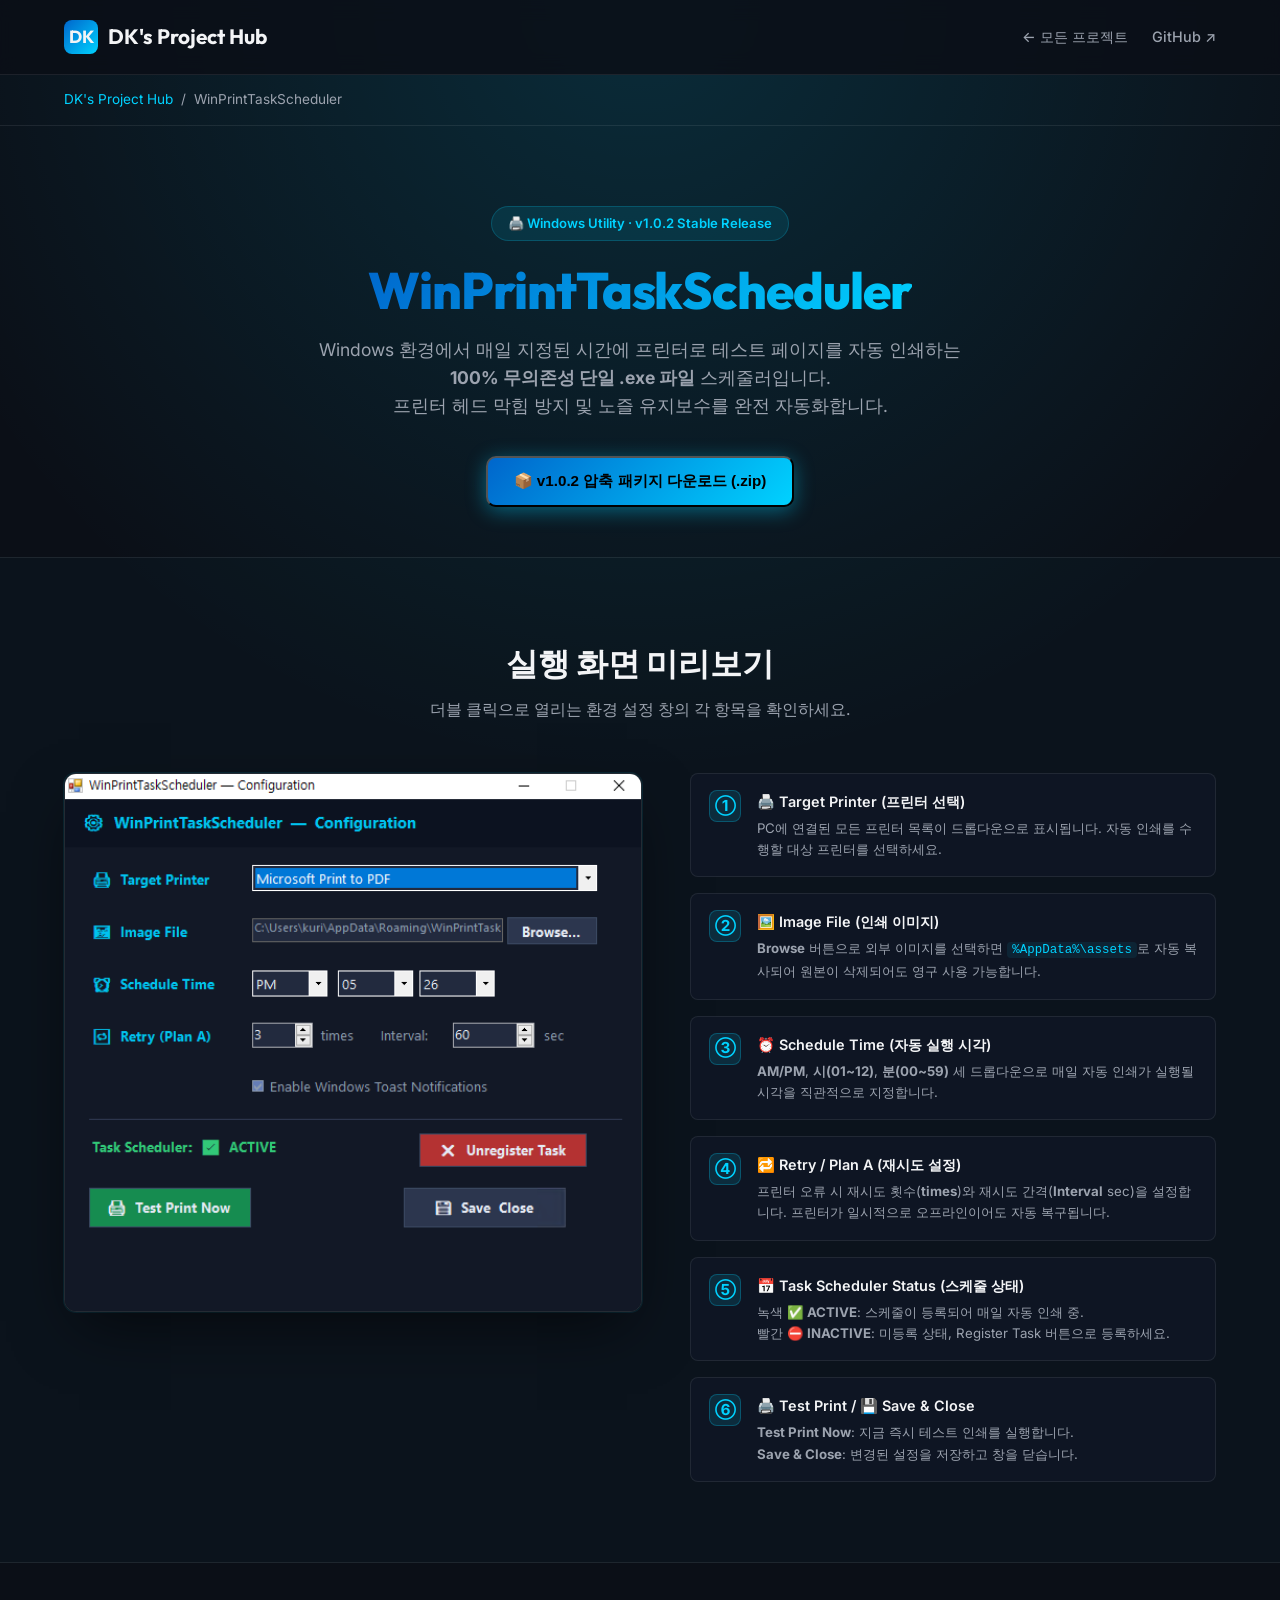
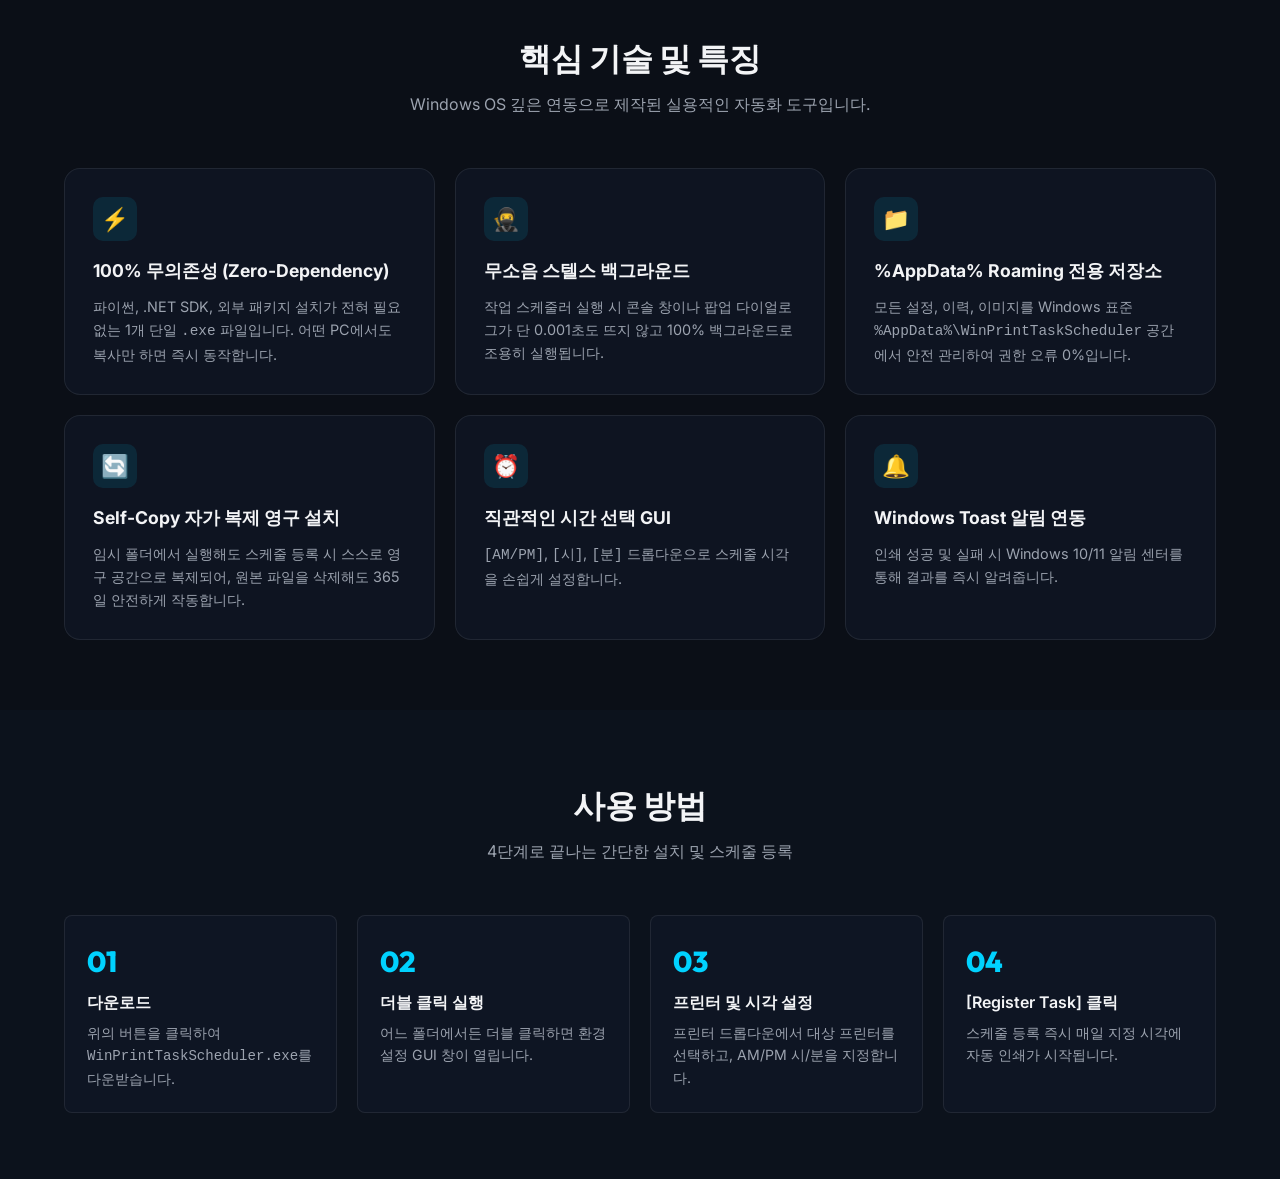
==== commit 91cc3499: "release: v1.0.2 다크 모드 완성본 압축 패키지 반영 및 웹페이지 버전 갱신" ====
--- a/wintaskscheduler/index.html
+++ b/wintaskscheduler/index.html
@@ -35,7 +35,7 @@
   <!-- Hero -->
   <section class="hero">
     <div class="container">
-      <div class="badge">🖨️ Windows Utility · v1.0.0 Stable Release</div>
+      <div class="badge">🖨️ Windows Utility · v1.0.2 Stable Release</div>
       <h1>
         <span class="gradient-text">WinPrintTaskScheduler</span>
       </h1>
@@ -46,7 +46,7 @@
       </p>
       <div class="cta-group">
         <button class="btn btn-primary" id="btn-download-zip" onclick="openDownloadModal()">
-          📦 v1.0.0 압축 패키지 다운로드 (.zip)
+          📦 v1.0.2 압축 패키지 다운로드 (.zip)
         </button>
       </div>
     </div>
@@ -205,17 +205,23 @@
 
         <div class="smartscreen-steps">
           <h4>💡 최초 실행 시 SmartScreen 경고 대처 방법 (딱 1번만 클릭)</h4>
+          
+          <!-- Image preview inside modal -->
+          <div class="modal-image-wrapper">
+            <img src="images/MOTW.png" alt="Windows SmartScreen 경고 예시" class="modal-img">
+          </div>
+
           <div class="step-guide">
             <div class="guide-box">
               <span class="step-badge">STEP 1</span>
-              <p>파란색 <strong>Windows의 PC 보호</strong> 창이 뜨면 <code>[추가 정보]</code> 텍스트를 클릭합니다.</p>
+              <p>위와 같은 파란색 <strong>Windows의 PC 보호</strong> 창이 뜨면 <code>[추가 정보]</code> 텍스트를 클릭합니다.</p>
             </div>
             <div class="guide-box">
               <span class="step-badge">STEP 2</span>
-              <p>하단에 새로 나타나는 <code>[실행]</code> 버튼을 클릭합니다.</p>
-            </div>
-          </div>
-          <p class="step-note">※ 스케줄러 등록 후 백그라운드 자동 인쇄 시에는 경고 창이 <strong>절대 발생하지 않습니다.</strong></p>
+              <p>창 하단에 새로 나타나는 <code>[실행]</code> 버튼을 클릭하면 프로그램이 즉시 실행됩니다.</p>
+            </div>
+          </div>
+          <p class="step-note">※ 스케줄러 등록 후 백그라운드 자동 인쇄 시에는 이 경고 창이 <strong>절대 발생하지 않습니다.</strong></p>
         </div>
       </div>
       <div class="modal-footer">
@@ -234,7 +240,7 @@
     }
     function confirmDownload() {
       closeDownloadModal();
-      window.location.href = 'releases/WinPrintTaskScheduler_v1.0.0.zip';
+      window.location.href = 'releases/WinPrintTaskScheduler_v1.0.2.zip';
     }
     // Backdrop click to close
     document.getElementById('downloadModal').addEventListener('click', function(e) {
--- a/wintaskscheduler/style.css
+++ b/wintaskscheduler/style.css
@@ -302,6 +302,23 @@
   margin-bottom: 14px;
 }
 
+.modal-image-wrapper {
+  margin-bottom: 16px;
+  text-align: center;
+  border-radius: 8px;
+  overflow: hidden;
+  border: 1px solid rgba(255, 255, 255, 0.1);
+  background: #000;
+  box-shadow: 0 4px 14px rgba(0, 0, 0, 0.4);
+}
+
+.modal-img {
+  width: 100%;
+  max-height: 240px;
+  object-fit: contain;
+  display: block;
+}
+
 .step-guide {
   display: flex; flex-direction: column; gap: 10px;
 }
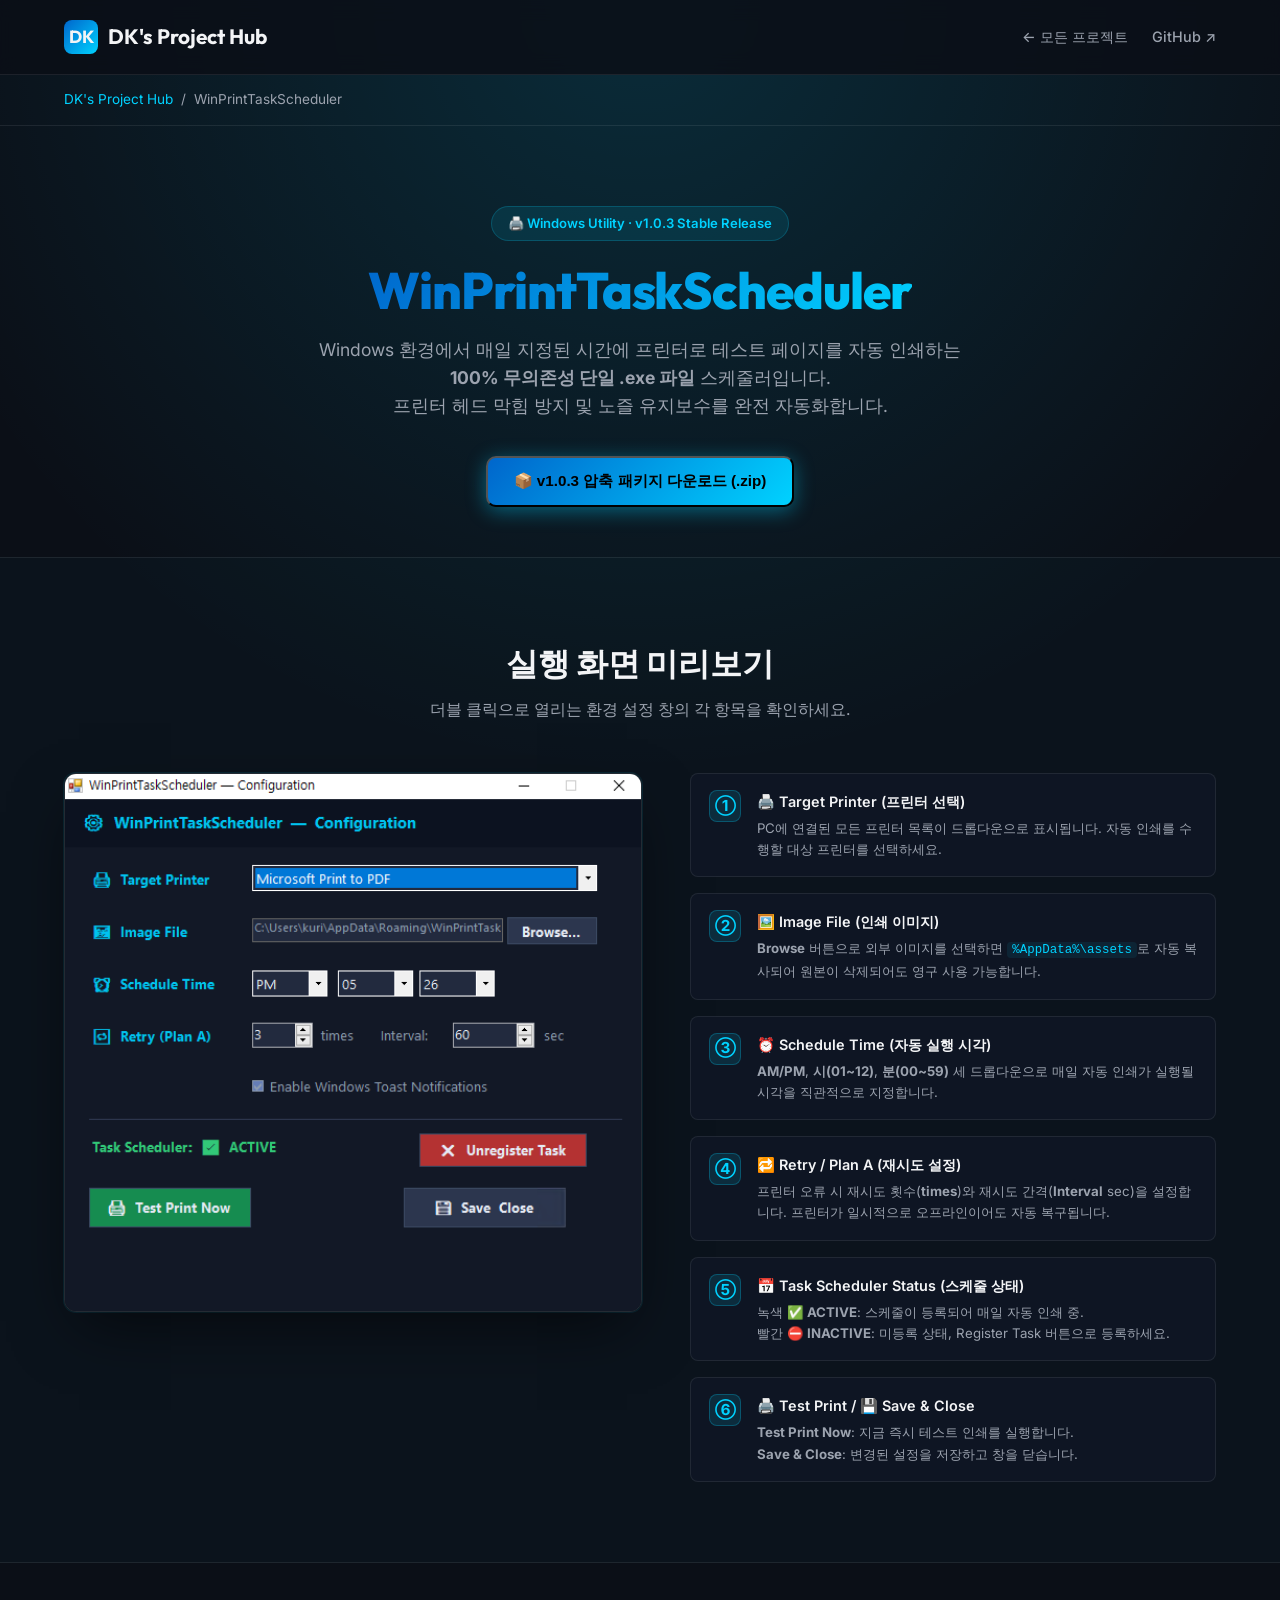
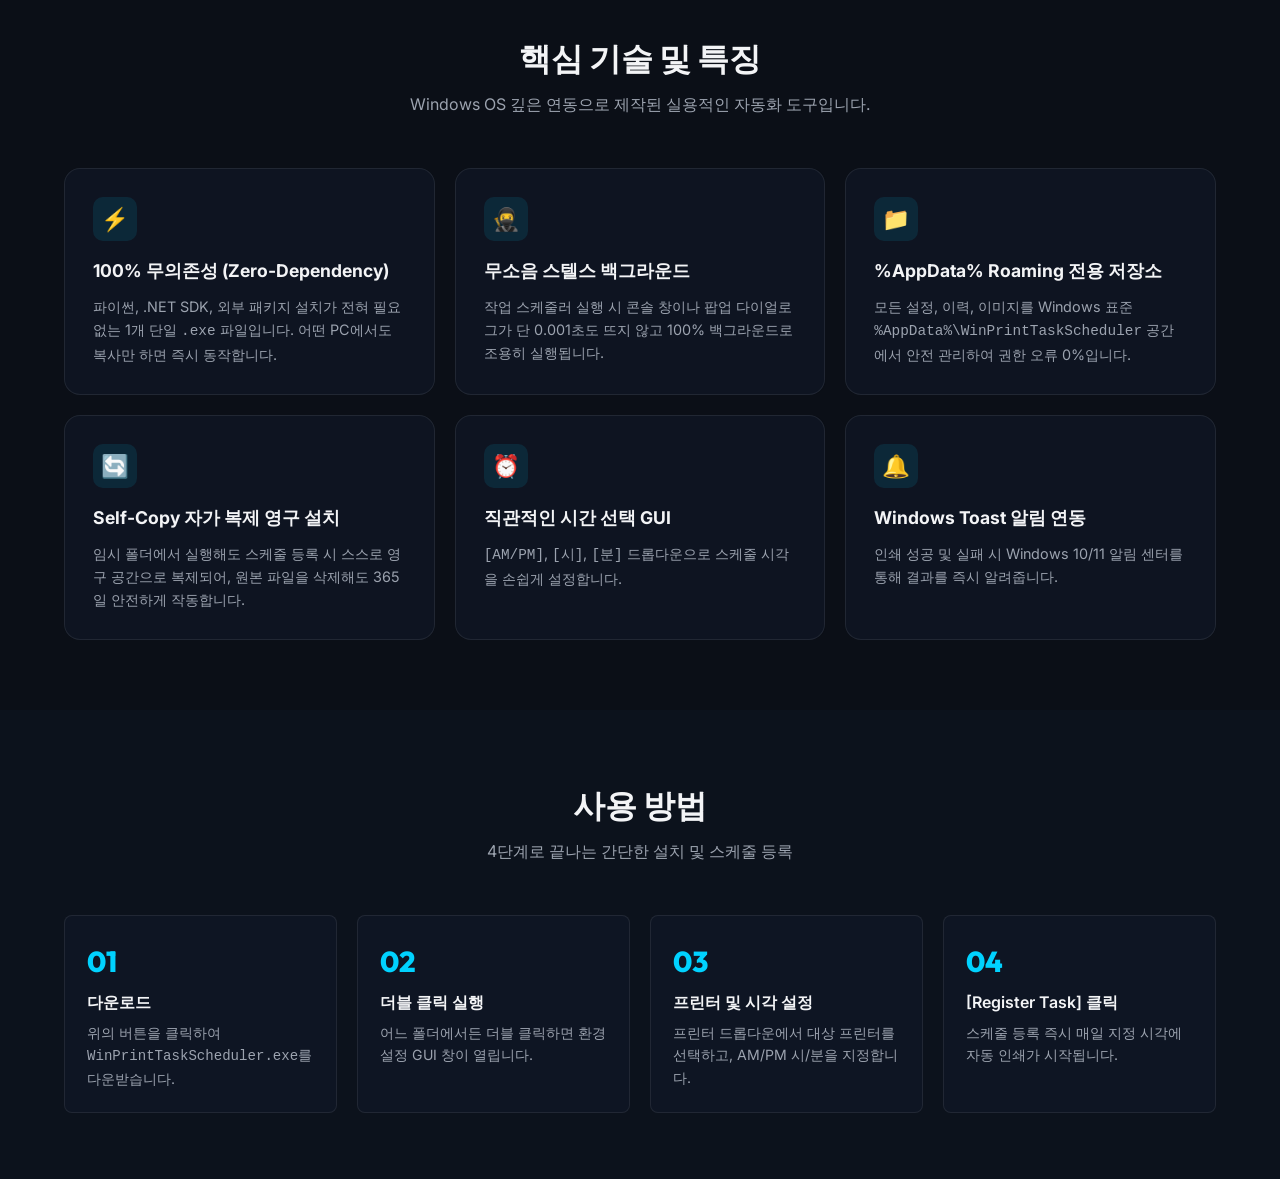
==== commit e16455de: "release: v1.0.3 다크 모드 타이틀바 적용 빌드 패키지 동기화" ====
--- a/wintaskscheduler/index.html
+++ b/wintaskscheduler/index.html
@@ -1,4 +1,4 @@
-<!DOCTYPE html>
+﻿<!DOCTYPE html>
 <html lang="ko">
 
 <head>
@@ -35,7 +35,7 @@
   <!-- Hero -->
   <section class="hero">
     <div class="container">
-      <div class="badge">🖨️ Windows Utility · v1.0.2 Stable Release</div>
+      <div class="badge">🖨️ Windows Utility · v1.0.3 Stable Release</div>
       <h1>
         <span class="gradient-text">WinPrintTaskScheduler</span>
       </h1>
@@ -46,7 +46,7 @@
       </p>
       <div class="cta-group">
         <button class="btn btn-primary" id="btn-download-zip" onclick="openDownloadModal()">
-          📦 v1.0.2 압축 패키지 다운로드 (.zip)
+          📦 v1.0.3 압축 패키지 다운로드 (.zip)
         </button>
       </div>
     </div>
@@ -240,7 +240,7 @@
     }
     function confirmDownload() {
       closeDownloadModal();
-      window.location.href = 'releases/WinPrintTaskScheduler_v1.0.2.zip';
+      window.location.href = 'releases/WinPrintTaskScheduler_v1.0.3.zip';
     }
     // Backdrop click to close
     document.getElementById('downloadModal').addEventListener('click', function(e) {
@@ -250,4 +250,5 @@
 
 </body>
 
-</html>+</html>
+
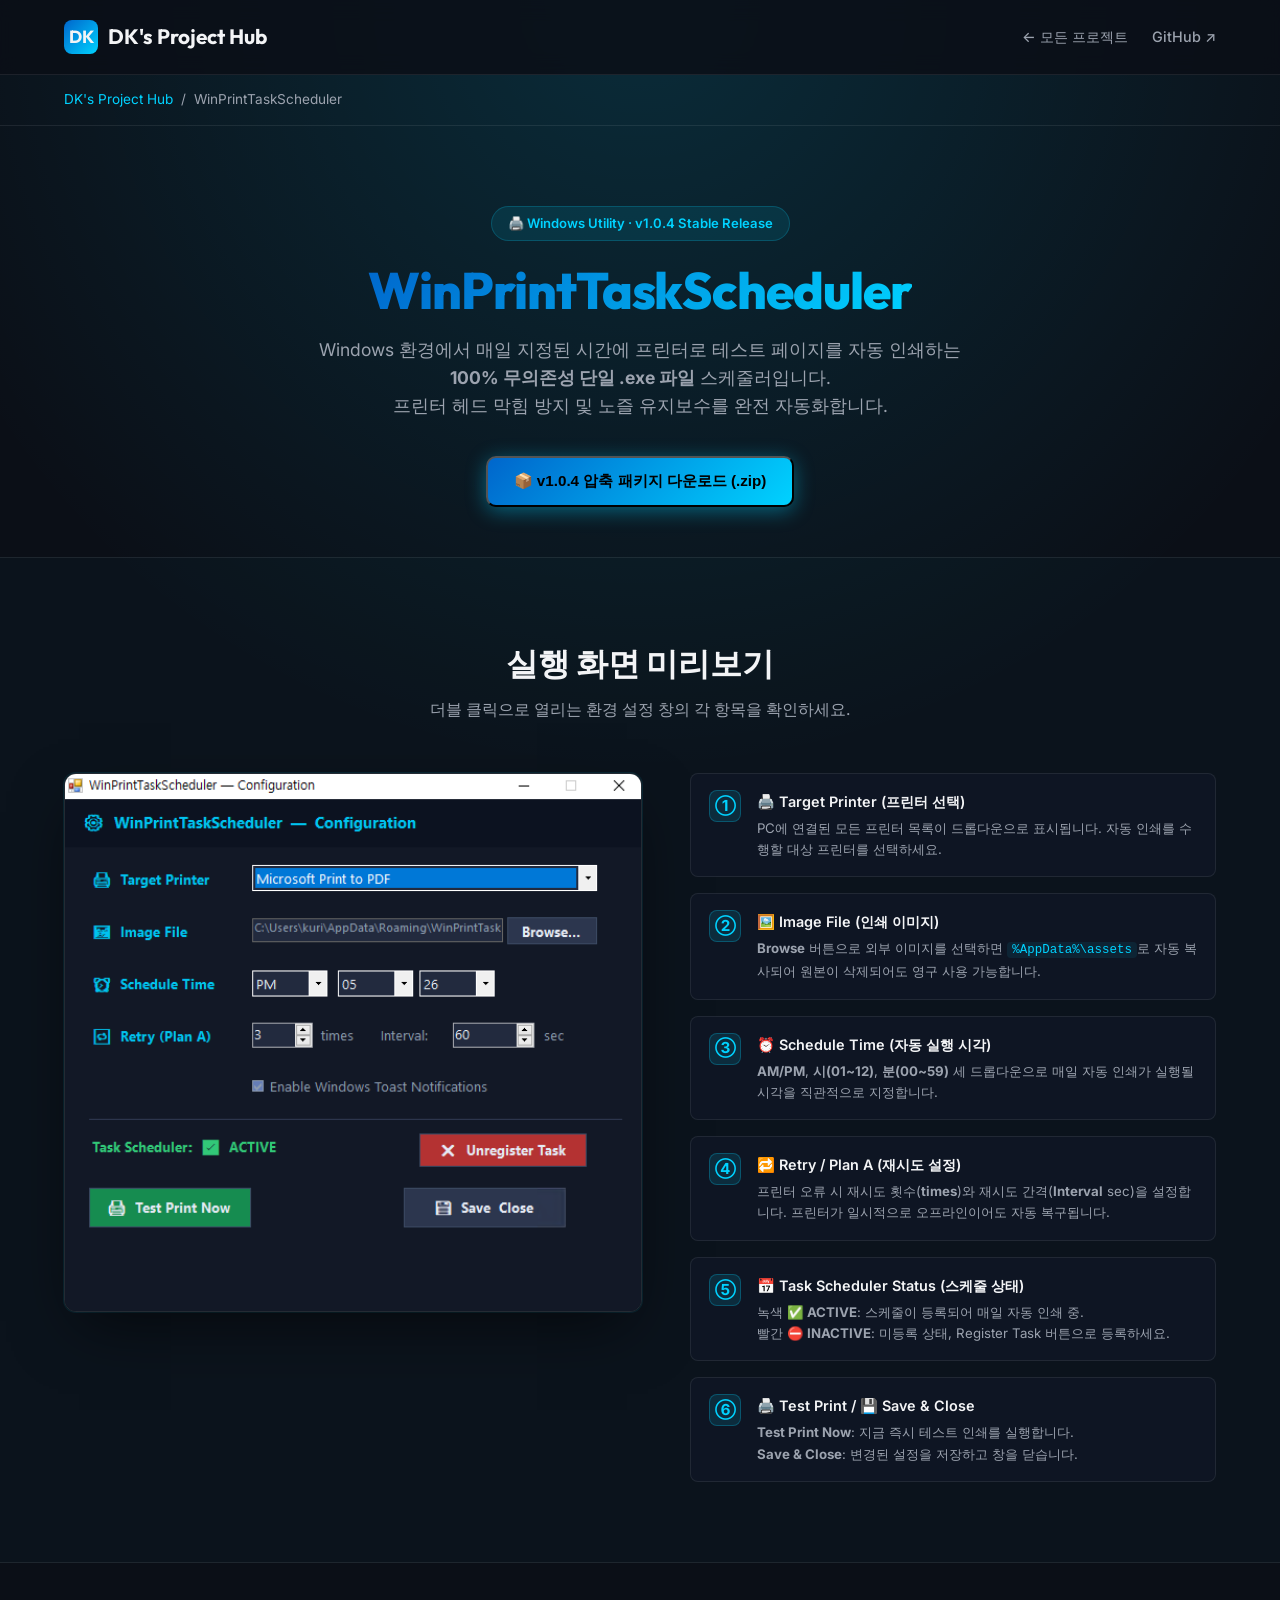
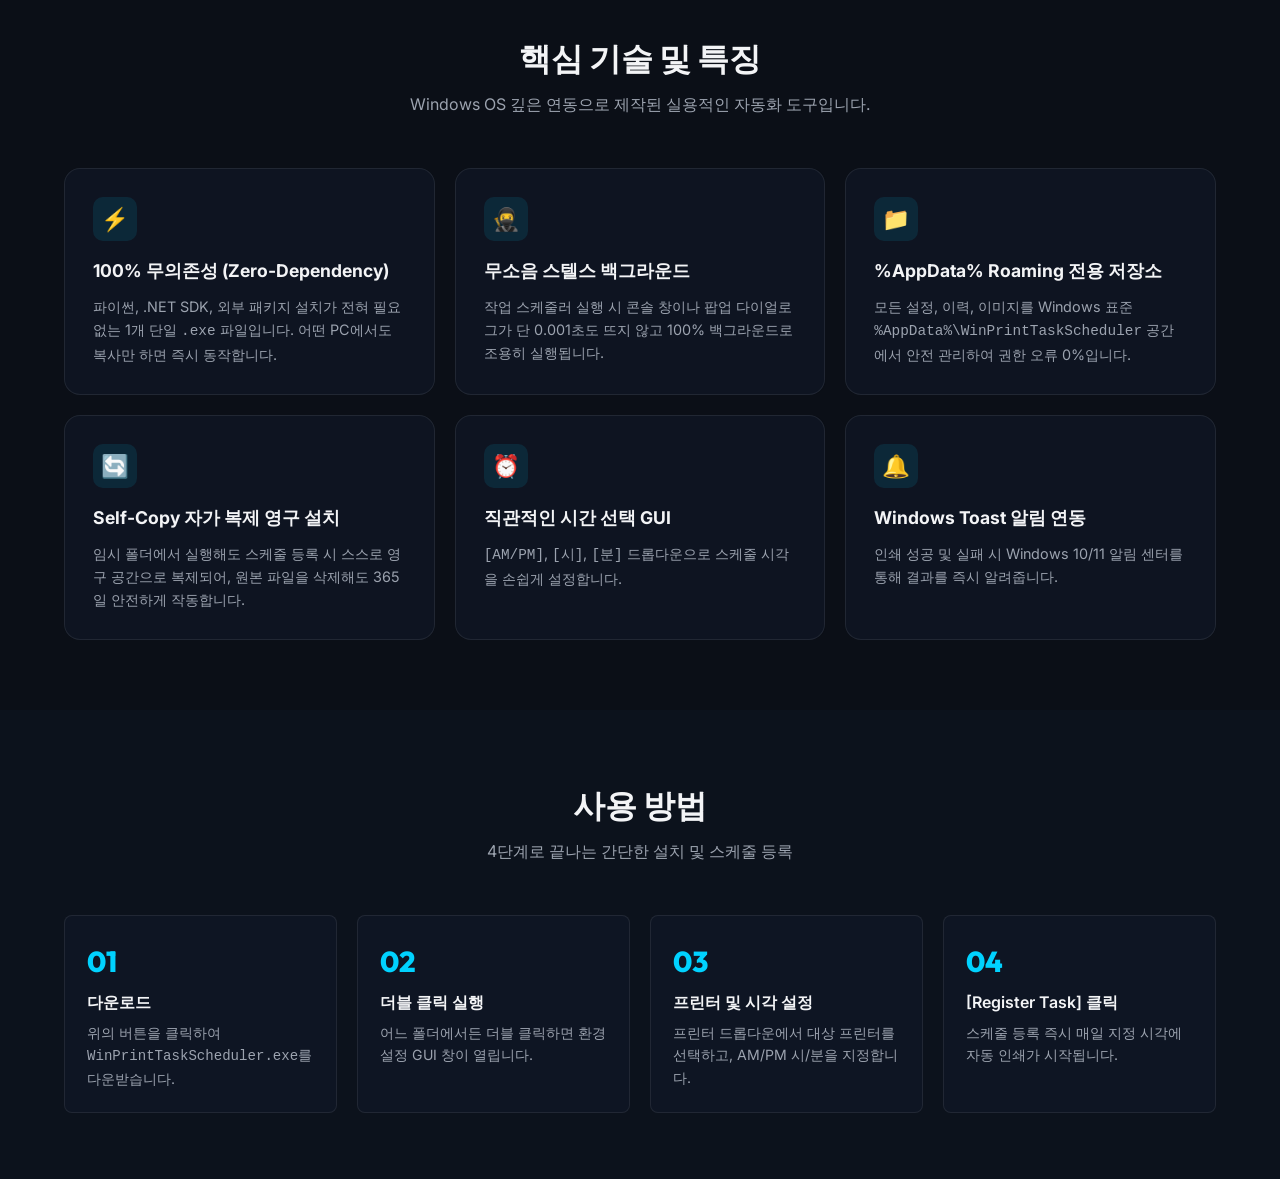
==== commit f596745c: "release: v1.0.4 자기 복제 버전 업그레이드 지원 배포 패키지 동기화" ====
--- a/wintaskscheduler/index.html
+++ b/wintaskscheduler/index.html
@@ -35,7 +35,7 @@
   <!-- Hero -->
   <section class="hero">
     <div class="container">
-      <div class="badge">🖨️ Windows Utility · v1.0.3 Stable Release</div>
+      <div class="badge">🖨️ Windows Utility · v1.0.4 Stable Release</div>
       <h1>
         <span class="gradient-text">WinPrintTaskScheduler</span>
       </h1>
@@ -46,7 +46,7 @@
       </p>
       <div class="cta-group">
         <button class="btn btn-primary" id="btn-download-zip" onclick="openDownloadModal()">
-          📦 v1.0.3 압축 패키지 다운로드 (.zip)
+          📦 v1.0.4 압축 패키지 다운로드 (.zip)
         </button>
       </div>
     </div>
@@ -240,7 +240,7 @@
     }
     function confirmDownload() {
       closeDownloadModal();
-      window.location.href = 'releases/WinPrintTaskScheduler_v1.0.3.zip';
+      window.location.href = 'releases/WinPrintTaskScheduler_v1.0.4.zip';
     }
     // Backdrop click to close
     document.getElementById('downloadModal').addEventListener('click', function(e) {
@@ -252,3 +252,4 @@
 
 </html>
 
+
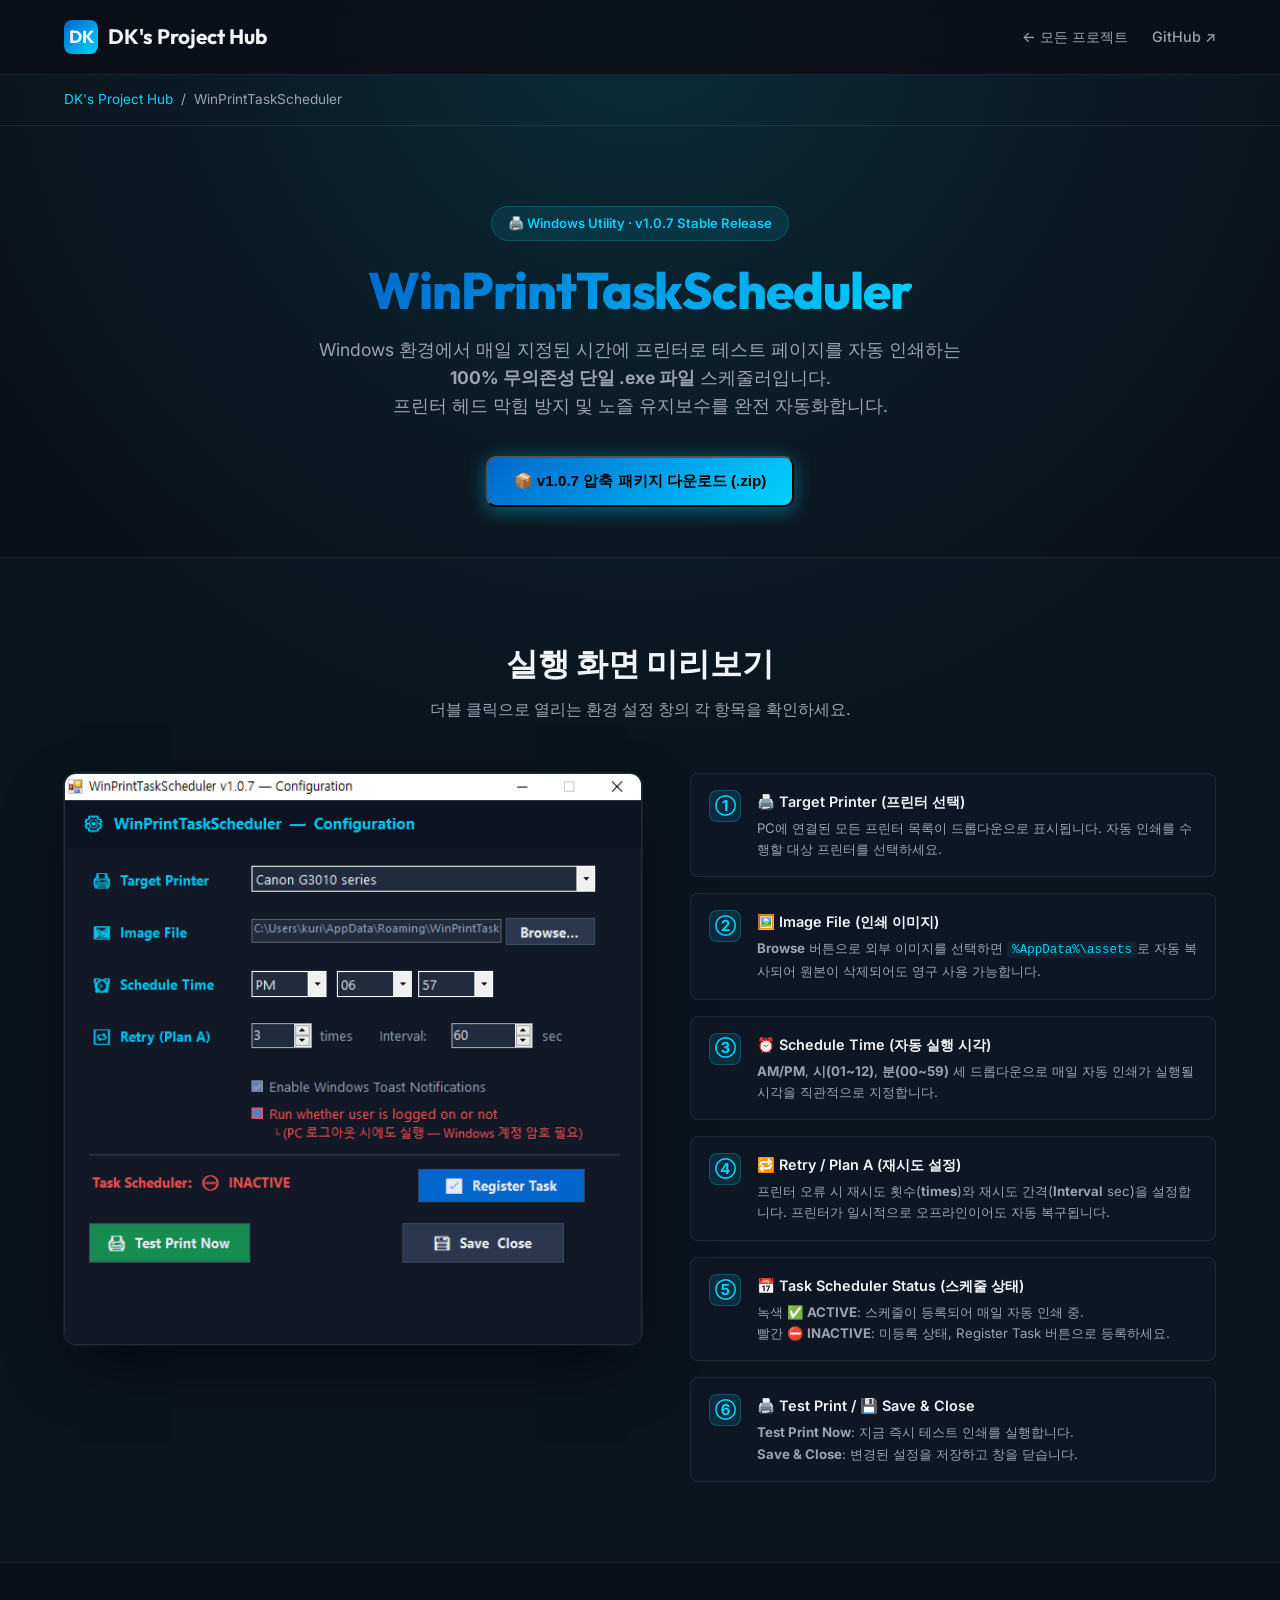
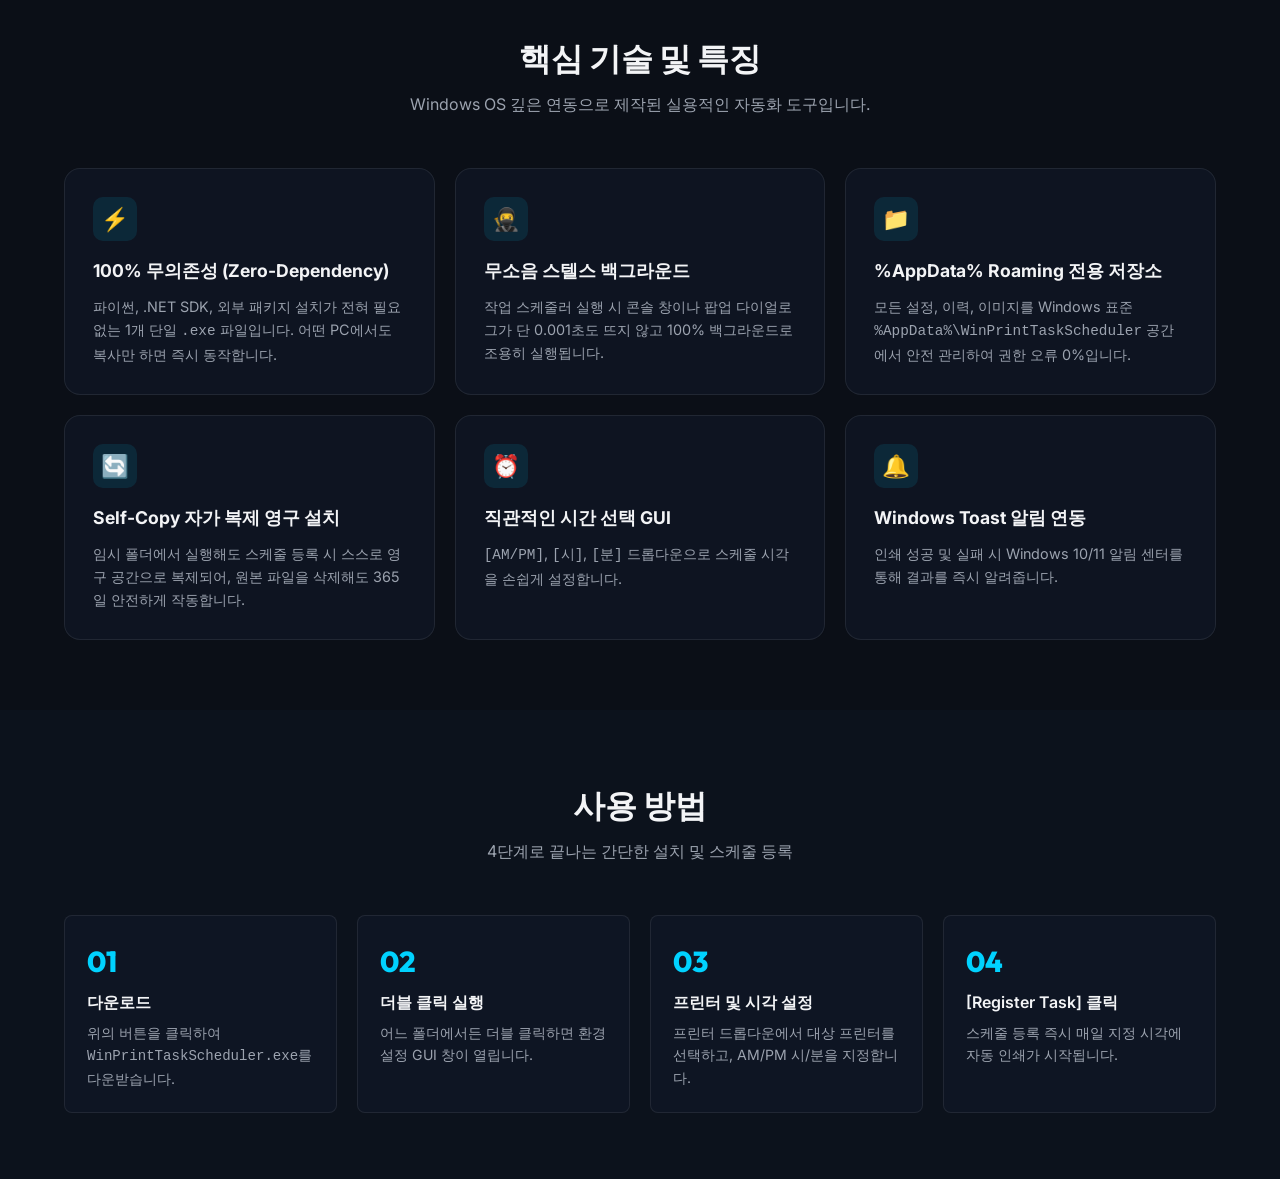
==== commit 87090c89: "feat(wintaskscheduler): Sync v1.0.7 release package and updated config_ui.png" ====
--- a/wintaskscheduler/index.html
+++ b/wintaskscheduler/index.html
@@ -35,7 +35,7 @@
   <!-- Hero -->
   <section class="hero">
     <div class="container">
-      <div class="badge">🖨️ Windows Utility · v1.0.4 Stable Release</div>
+      <div class="badge">🖨️ Windows Utility · v1.0.7 Stable Release</div>
       <h1>
         <span class="gradient-text">WinPrintTaskScheduler</span>
       </h1>
@@ -46,7 +46,7 @@
       </p>
       <div class="cta-group">
         <button class="btn btn-primary" id="btn-download-zip" onclick="openDownloadModal()">
-          📦 v1.0.4 압축 패키지 다운로드 (.zip)
+          📦 v1.0.7 압축 패키지 다운로드 (.zip)
         </button>
       </div>
     </div>
@@ -240,7 +240,7 @@
     }
     function confirmDownload() {
       closeDownloadModal();
-      window.location.href = 'releases/WinPrintTaskScheduler_v1.0.4.zip';
+      window.location.href = 'releases/WinPrintTaskScheduler_v1.0.7.zip';
     }
     // Backdrop click to close
     document.getElementById('downloadModal').addEventListener('click', function(e) {
@@ -253,3 +253,5 @@
 </html>
 
 
+
+
